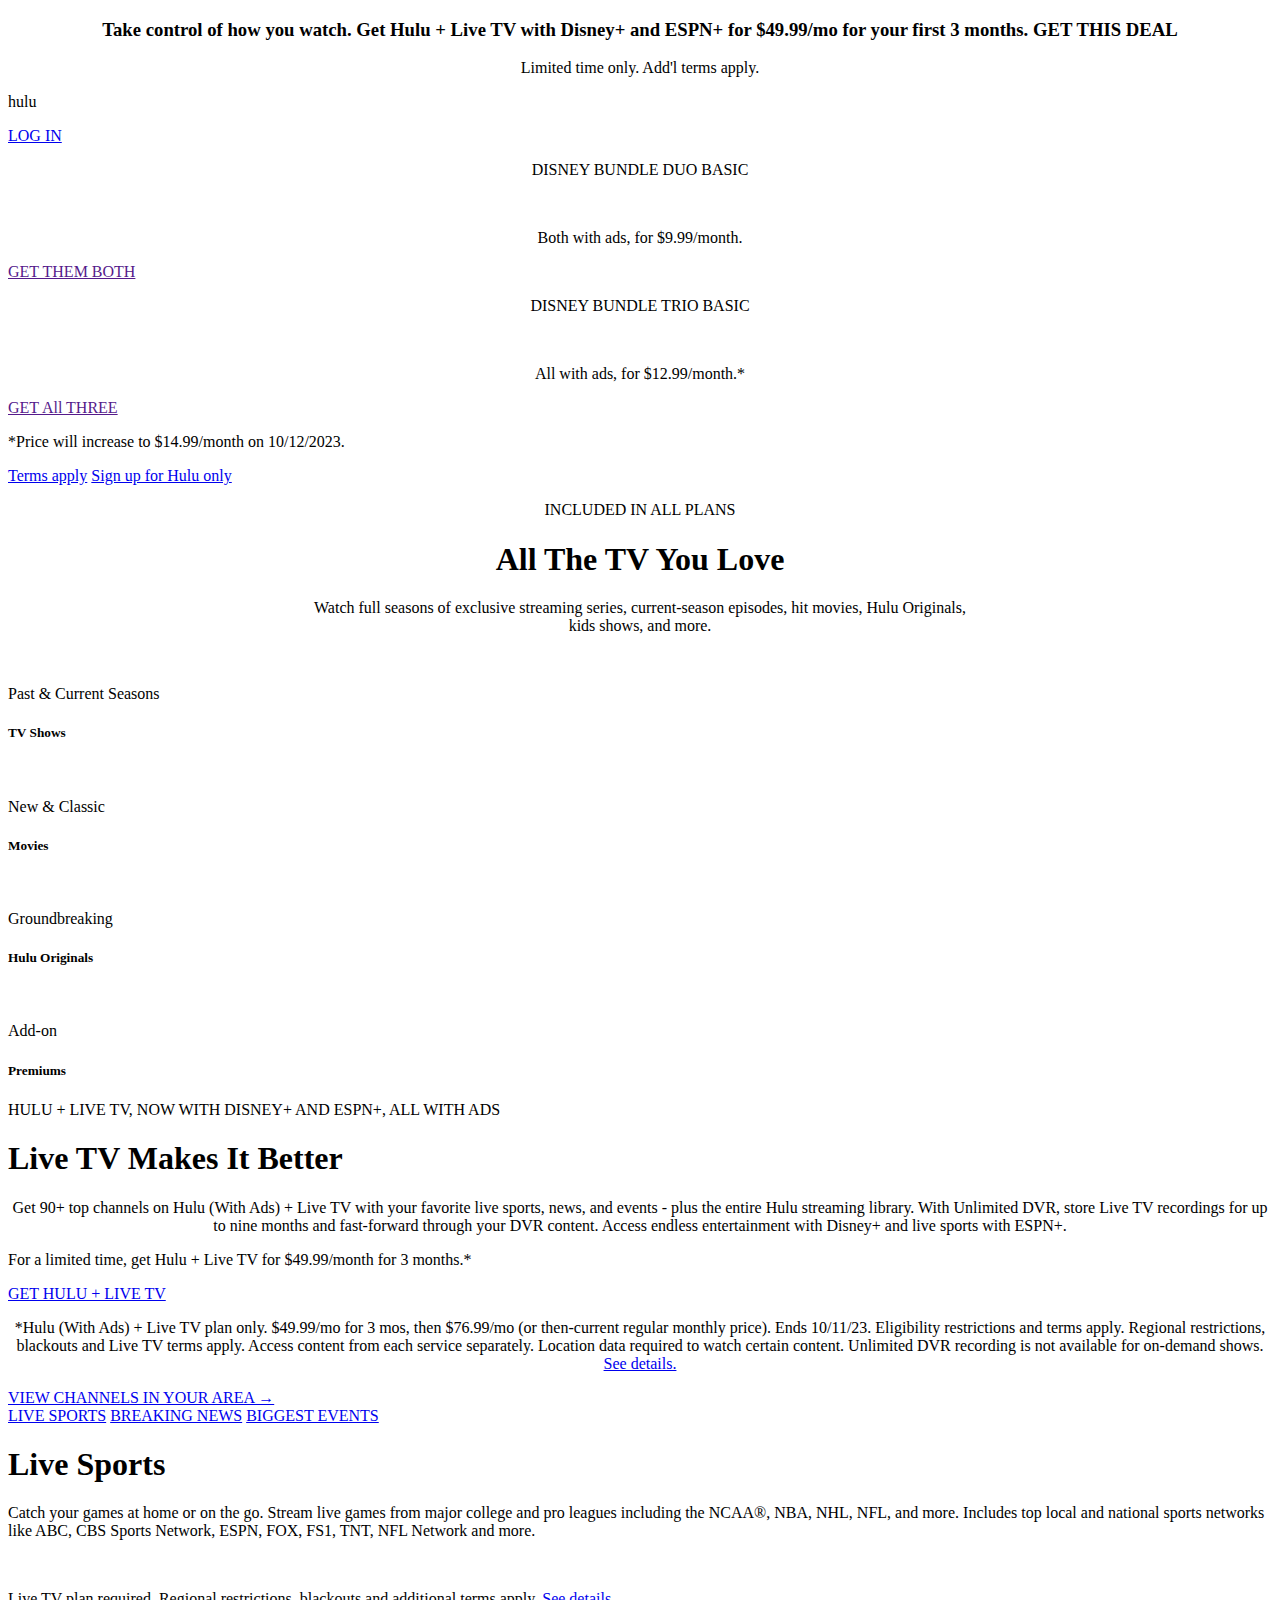
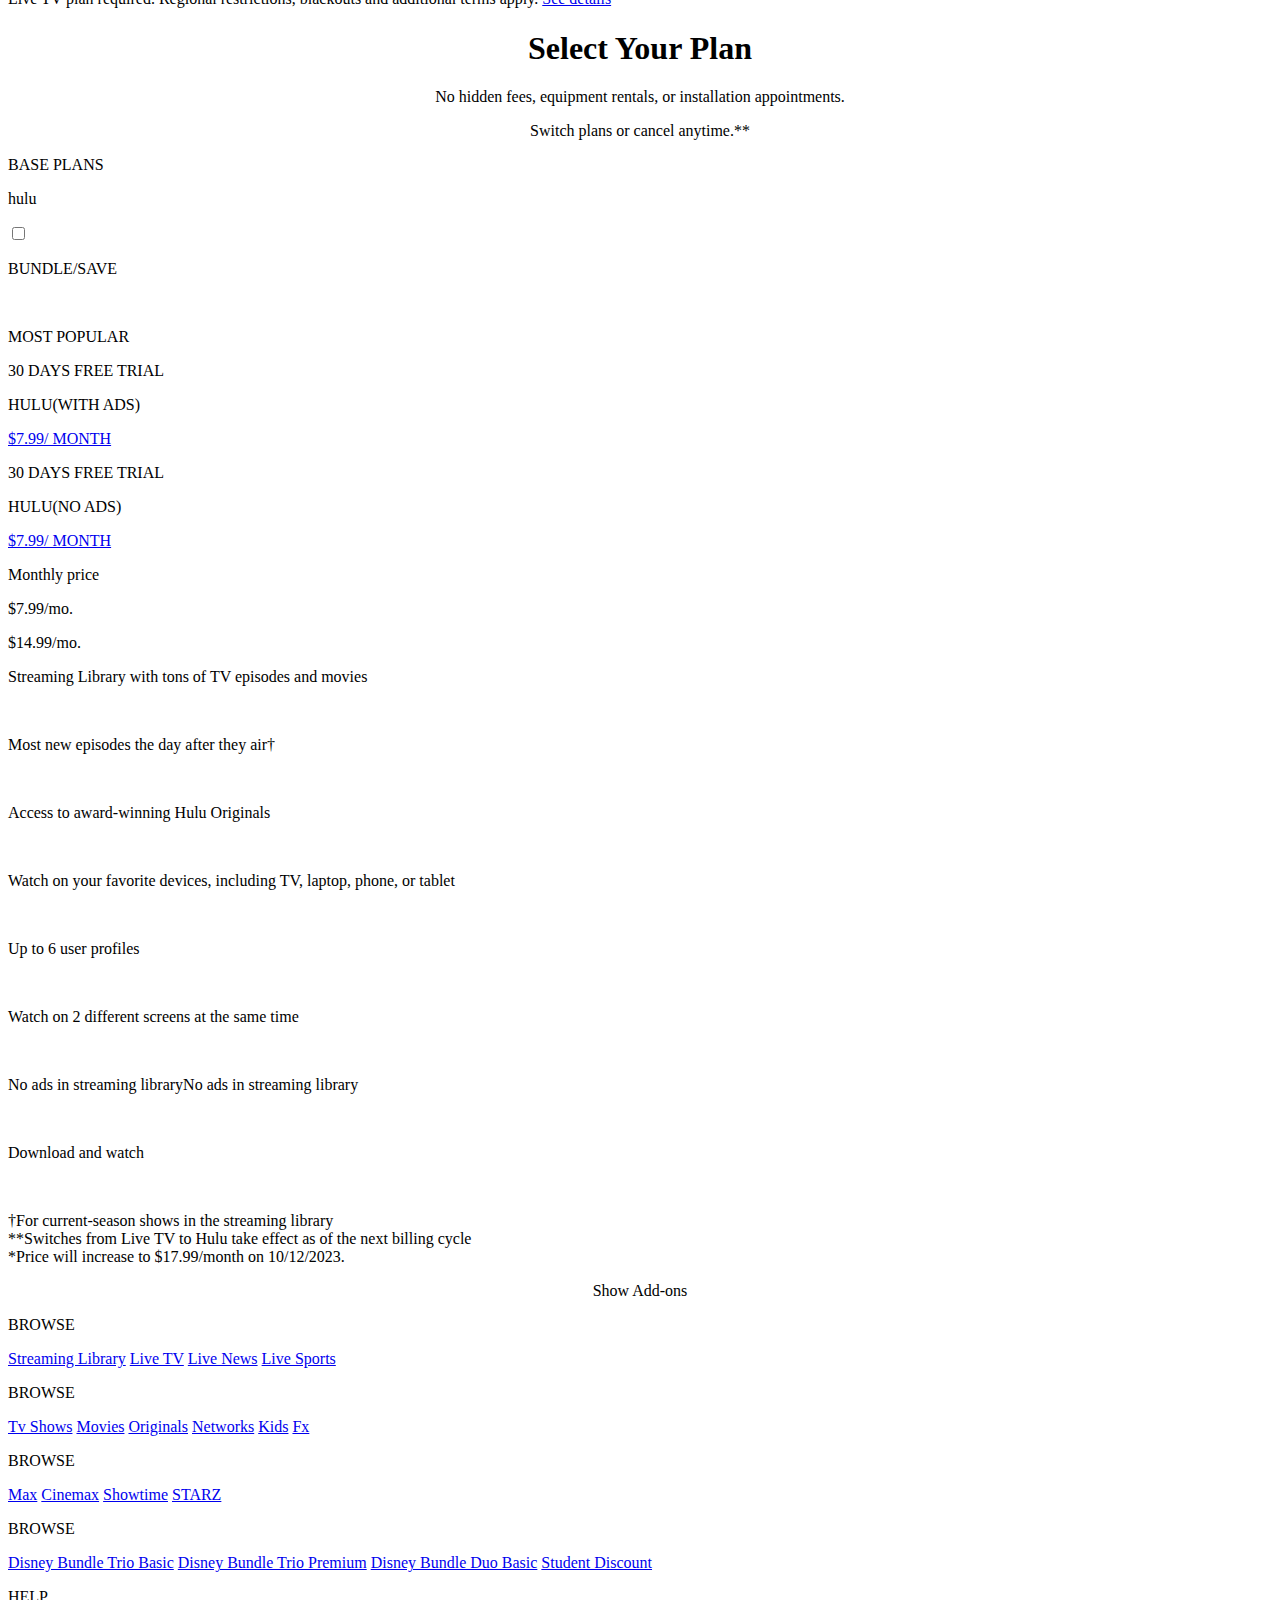
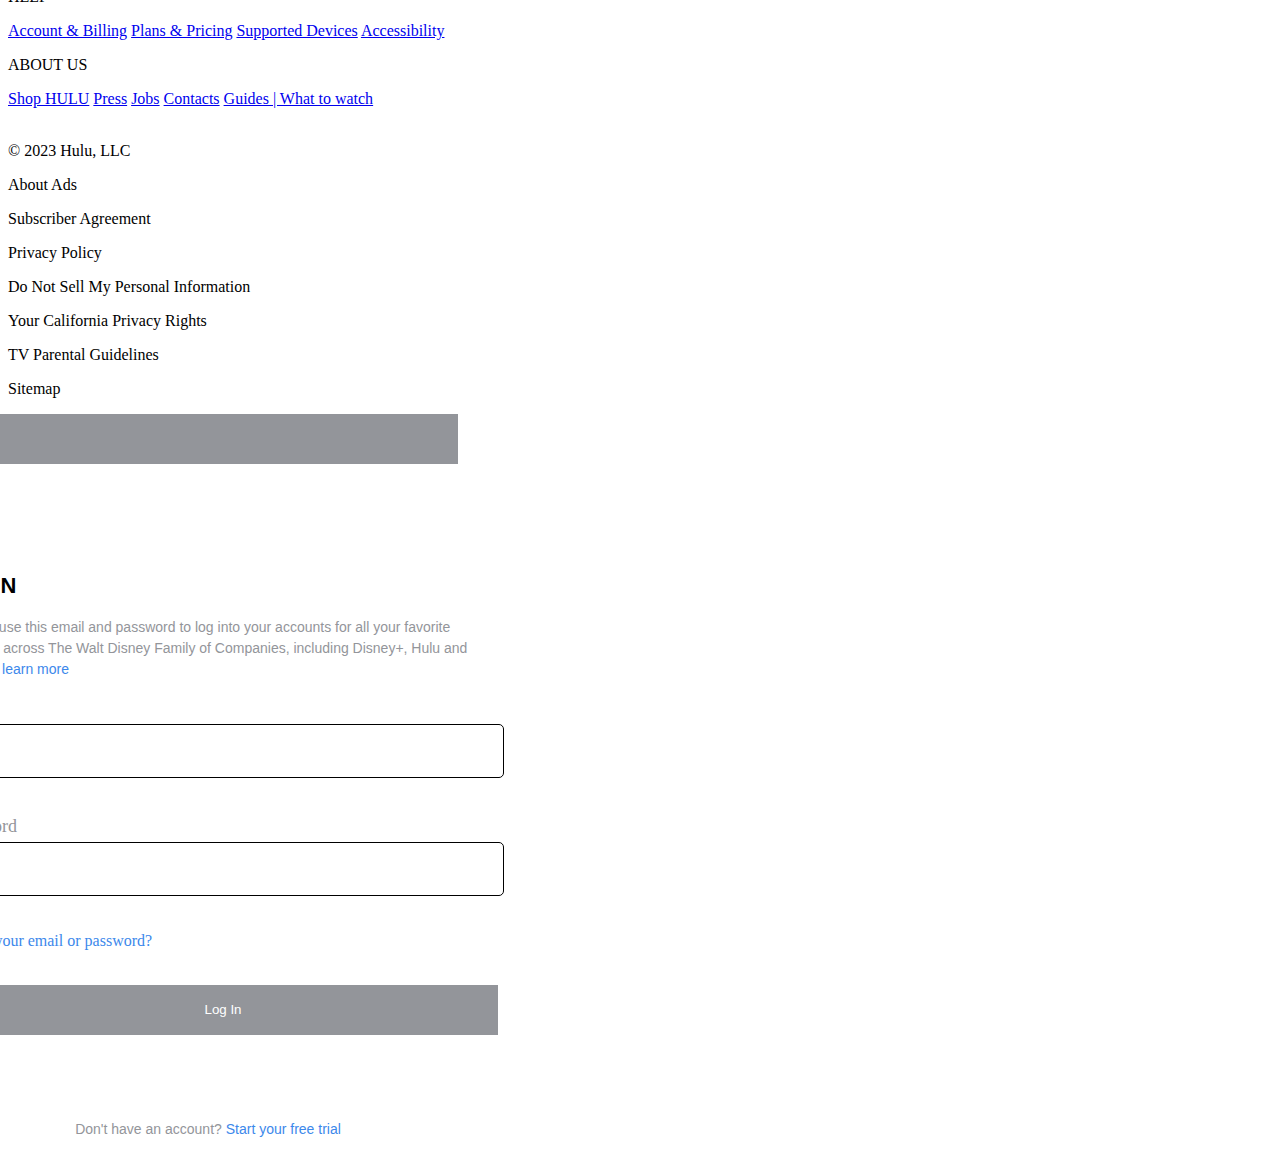
==== index.html @ 8d384736 "updated" ====
<!DOCTYPE html>
<html lang="en">
<head>
    <meta charset="UTF-8">
    <meta name="viewport" content="width=device-width, initial-scale=1.0">
    <title>hulu-clone</title>
    <link rel="stylesheet" href="style.css">
    <link rel="stylesheet" href="bootstrap-5.3.2-dist/css/bootstrap.css">
    <link rel="preconnect" href="https://fonts.googleapis.com">
<link rel="preconnect" href="https://fonts.gstatic.com" crossorigin>
<link href="https://fonts.googleapis.com/css2?family=Poppins:wght@400;500;600;700;800&display=swap" rel="stylesheet">
<link rel="stylesheet" href="signin.css">
</head>
<body>
    <header class="">
        <h3 align="center" class=" mb-0">Take control of how you watch. Get Hulu + Live TV with Disney+ and ESPN+ for $49.99/mo for your first 3 months. <span class="text-decoration-underline fw-bolder">GET THIS DEAL</span></h3>
        <p align="center" class="mt-1">Limited time only. Add'l terms apply.</p>
    </header>

  <div class="main1">
    <div class="d-flex justify-content-between align-items-center pt-4 button">
      <p class="ms-5">hulu</p>
    <a class="  text-decoration-none mb-3"   data-bs-toggle="modal" data-bs-target="#staticBackdrop" href="#">LOG IN</a>
    </div>

    <div  class="main1-sub-div ">
      <div class="main1-sub">
        <p align="center" class="fw-bold   main1-sub-head">DISNEY BUNDLE DUO BASIC</p>
        <div>
          <img  class="mt-3 " src="Images/MAIN1-image 2.png" alt="">
          
        </div>
        <p align="center" class="main1-sub-detail   ">Both with ads, for 
           $9.99/month.</p>
           <a class="text-decoration-none fw-bold" href="">GET THEM BOTH</a>
      </div>
  
      <div class="main2-sub ms-0">
        <p align="center" class="fw-bold   main1-sub-head">DISNEY BUNDLE TRIO BASIC</p>
        <div>
          <img  class="mt-3 image2 " src="Images/MAIN1-image 1.png" alt="">
          
        </div>
        <p align="center" class="main1-sub-detail  ">All with ads, for 
           $12.99/month.*</p>
           <a class="text-decoration-none fw-bold" href="">GET All THREE</a>
           <p class="mt-3 ">*Price will increase to $14.99/month on 10/12/2023.</p>
      </div>
    </div>

    <a align="center" class="d-block mb-4 link-1" href="#">Terms apply</a>
 
    <a align="center" class="d-block link-2" href=" signup.html">Sign up for Hulu only</a>

    
  </div>


  <div class="main02">
      <p align="center" class="head1">INCLUDED IN ALL PLANS</p>
      <h1 align="center" class="display-4 fw-bold head2">All The TV You Love</h1>
      <p align="center" class="pb-5 head3 ">Watch full seasons of exclusive streaming series, current-season episodes, hit movies, Hulu Originals, <br> kids shows, and more.</p>

      <div class=" ps-1 thumbnails">

        <div class="thumbnail-1 library_item-gradient me-2">
            <div class="thumbnail-1-img-div">
              <img class="thumbnail-1-img" src="Images/thumbnail-1.png" alt="">
              <p class="fw-bold  pt-3 ps-3 thumbnail-head">Past & Current Seasons</p> 

            <h5 class="fw-bold ps-3 thumbnail-foot">TV Shows</h5>
            </div>
          
             

          </div>

            
        <div class="thumbnail-1 library_item-gradient me-2">
          <div class="thumbnail-1-img-div">
            <img class="thumbnail-1-img" src="Images/thumbnail-2.jpg" alt="">
            <p class="fw-bold  pt-3 ps-3 thumbnail-head">New & Classic</p> 

          <h5 class="fw-bold ps-3 thumbnail-foot">Movies</h5>
          </div>
        
           

        </div>

        <div class="thumbnail-1 library_item-gradient me-2">
          <div class="thumbnail-1-img-div">
            <img class="thumbnail-1-img" src="Images/thumnail-3.png" alt="">
            <p class="fw-bold  pt-3 ps-3 thumbnail-head">Groundbreaking</p> 

          <h5 class="fw-bold ps-3 thumbnail-foot">Hulu Originals</h5>
          </div>
        
           

        </div>

        <div class="thumbnail-1 library_item-gradient me-2">
          <div class="thumbnail-1-img-div">
            <img class="thumbnail-1-img" src="Images/thumbnail-4.png" alt="">
            <p class="fw-bold  pt-3 ps-3 thumbnail-head">Add-on</p> 

          <h5 class="fw-bold ps-3 thumbnail-foot">Premiums</h5>
          </div>
        
           

        </div>

          <!-- <div class="thumbnail-2 library_item-gradient me-2">
            <p class="fw-bold  pt-4 ps-3">New & Classic</p> 

           <h5 class="fw-normal ps-3">Movies</h5>

         </div>

         <div class="thumbnail-3 library_item-gradient me-2">
          <p class="fw-bold  pt-4 ps-3">Groundbreaking</p> 

         <h5 class="fw-normal ps-3">Hulu Originals</h5>

       </div>

       <div class="thumbnail-4 library_item-gradient me-2">
        <p class="fw-bold  pt-4 ps-3">Add-on</p> 

       <h5 class="fw-normal ps-3">Premiums</h5>

     </div> -->
    
      </div>
      

      <div class="main02-bottom-details">
        <p class="head-1">HULU + LIVE TV, NOW WITH DISNEY+ AND ESPN+, ALL WITH ADS</p>

        <h1 class="head-2 ">Live TV Makes It Better</h1>
  
        <p align="center" class="head-3">Get 90+ top channels on Hulu (With Ads) + Live TV with your favorite live sports, news, and events - plus the entire Hulu streaming library. With Unlimited DVR, store Live TV recordings for up to nine months and fast-forward through your DVR content. Access endless entertainment with Disney+ and live sports with ESPN+.</p>
  
        <p  class="head-4">For a limited time, get Hulu + Live TV for $49.99/month for 3 months.*</p>

        <a class=" text-decoration-none fw-bold head-5" href="#">GET HULU + LIVE TV</a>

        <p align="center" class="head-6">*Hulu (With Ads) + Live TV plan only. $49.99/mo for 3 mos, then $76.99/mo (or then-current regular monthly price). Ends 10/11/23. Eligibility restrictions and terms apply. Regional restrictions, blackouts and Live TV terms apply. Access content from each service separately. Location data required to watch certain content. Unlimited DVR recording is not available for on-demand shows. <span><a href="#">See details.</a></span></p>

        <a class="head-7 fw-bold" href="#"> VIEW CHANNELS IN YOUR AREA →</a>
      </div>

     

  </div>


  <div class="main03">
      
        
      
      <div class="header">
          <a class="a1" href="#">LIVE SPORTS</a>
          <a class="a2" href="#">BREAKING NEWS</a>
          <a class="a3" href="#">BIGGEST EVENTS</a>
      </div>

      <h1 class="display-5  fw-bold text-light">Live Sports</h1>
      <p class="text-light nba ">Catch your games at home or on the go. Stream live games from major college and pro leagues including the NCAA®, NBA, NHL, NFL, and more. Includes top local and national sports networks like ABC, CBS Sports Network, ESPN, FOX, FS1, TNT, NFL Network and more.</p>

      <div class="sport-images">
          <img src="Images/sport-3.png" alt="">
          <img src="Images/sport-4.png" alt="">
          <img src="Images/sport-1.png" alt="">
          <img src="Images/sport-2.png" alt="">
      </div>
      <p  class="footer">Live TV plan required. Regional restrictions, blackouts and additional terms apply. <span><a href="#">See details</a></span> </p>
  </div>

  <div class="main04">
      <h1 align="center" class="text-light fw-bold display-5">Select Your Plan</h1>
      <p align="center" class="text-light hidden">No hidden fees, equipment rentals, or installation appointments.</p>
      <p align="center" class="text-light plans fw-bold ">Switch plans or cancel anytime.**</p>

      <div class="main04-sub-div">
        <div class="sub-1 d-flex ">
            <div class="base-plans">
              <p class="text-light me-3 base-plans-1">BASE PLANS</p>
              <p  class="hulu ms-3">hulu</p>
            </div>
            <label class="switch me-3">
              <input type="checkbox">
              <span class="slider round"></span>
            </label> 
           
            <div class="base-plans">
              <p class="text-light base-plans-1">BUNDLE/SAVE</p>
             <img src="Images/MAIN1-image 1.png" alt="">
            </div>    
        </div>
        <div class="d-flex main222">
            <div class="d-flex main04-sub-div-2">
              <p class="head1 ">MOST POPULAR</p>
              <P class="head2 ">30 DAYS FREE TRIAL </p>
             <p class="head3"> HULU(WITH ADS) </P>
              <a class="head4" href="#">$7.99/ MONTH</a>
            </div>

            <div class="d-flex main04-sub-div-22">
              <!-- <p class="head1 ">MOST POPULAR</p> -->
              <P class="head2 ">30 DAYS FREE TRIAL </p>
             <p class="head3"> HULU(NO ADS) </P>
              <a class="head4" href="#">$7.99/ MONTH</a>
            </div>
        </div>
      </div>

      <div class="list-div d-flex pt-4 pb-3">
         <p class="text-light aa-1">Monthly price</p>
         <div class="bbcc">
          <p class="text-light bb-1">$7.99/mo.</p>
          <p class="text-light cc-1 ">$14.99/mo.</p>
         </div>
         
      </div>

      <div class="list-div d-flex pt-4 pb-3">
        <p class="text-light aa">Streaming Library with tons of TV episodes and movies</p>
        <div class="bbcc-1">
          <img class="bb ps-3" src="Images/green-tick.svg" alt="">
          <img class="cc " src="Images/green-tick.svg" alt="">
        </div>
      
     </div>

     <div class="list-div d-flex pt-4 pb-3">
      <p class="text-light aa">Most new episodes the day after they air†</p>
      <div class="bbcc-1">
        <img class="bb ps-3" src="Images/green-tick.svg" alt="">
        <img class="cc " src="Images/green-tick.svg" alt="">
      </div>
     
    </div>


   <div class="list-div d-flex pt-4 pb-3">
    <p class="text-light aa">Access to award-winning Hulu Originals</p>
    <div class="bbcc-1">
      <img class="bb ps-3" src="Images/green-tick.svg" alt="">
      <img class="cc " src="Images/green-tick.svg" alt="">
    </div>
  
    </div>

  <div class="list-div d-flex pt-4 pb-3">
  <p class="text-light aa">Watch on your favorite devices, including TV, laptop, phone, or tablet</p>
  <div class="bbcc-1">
    <img class="bb ps-3" src="Images/green-tick.svg" alt="">
    <img class="cc " src="Images/green-tick.svg" alt="">
  </div>
   
  </div>

  <div class="list-div d-flex pt-4 pb-3">
  <p class="text-light aa">Up to 6 user profiles</p>
  <div class="bbcc-1">
    <img class="bb ps-3" src="Images/green-tick.svg" alt="">
    <img class="cc " src="Images/green-tick.svg" alt="">
  </div>
 
  </div>

  <div class="list-div d-flex pt-4 pb-3">
  <p class="text-light aa">Watch on 2 different screens at the same time</p>
  <div class="bbcc-1">
    <img class="bb ps-3" src="Images/green-tick.svg" alt="">
    <img class="cc " src="Images/green-tick.svg" alt="">
  </div>
  
  </div>

  <div class="list-div d-flex pt-4 pb-3">
    <p class="text-light aa">No ads in streaming libraryNo ads in streaming library</p>
    
    <div class="bbcc-1">
      <img class="bb ps-3" src="Images/green-tick.svg" alt="">
      <img class="cc " src="Images/green-tick.svg" alt="">
    </div>
   
    </div>

    <div class="list-div d-flex pt-4 pb-3">
      <p class="text-light aa">Download and watch</p>
      <div class="bbcc-1">
        <img class="bb ps-3" src="Images/green-tick.svg" alt="">
        <img class="cc " src="Images/green-tick.svg" alt="">
      </div>
     
      </div>

     <p class="list-p pt-4 text-light">†For current-season shows in the streaming library  <br>
      **Switches from Live TV to Hulu take effect as of the next billing cycle <br>
      *Price will increase to $17.99/month on 10/12/2023.</p>

      <div class="footer">
        <p align="center" class="text-light pt-4 pb-4">
          Show Add-ons
        </p>
      </div>
      
  </div>

  <div class="main05">
    <div class="head d-flex">
      <div class="aa d-flex">
          <p>BROWSE</p>
          <a href="#"> Streaming Library</a>
          <a href="#">Live TV</a>
          <a href="#"> Live News</a>
          <a href="#">Live Sports</a>
      </div>

      <div class="aa ab d-flex ">
        <p class="d-none">BROWSE</p>
        <a href="#"> Tv Shows</a>
        <a href="#">Movies</a>
        <a href="#"> Originals</a>
        <a href="#">Networks</a>
        <a href="#"> Kids</a>
        <a href="#">Fx</a>
    </div>

    <div class="aa ab d-flex ">
      <p class="d-none">BROWSE</p>
      <a href="#"> Max</a>
      <a href="#">Cinemax</a>
      <a href="#"> Showtime</a>
      <a href="#">STARZ</a>
     
  </div>

  <div class="aa ab d-flex ">
    <p class="d-none">BROWSE</p>
    <a href="#"> Disney Bundle Trio Basic</a>
    <a href="#">Disney Bundle Trio Premium</a>
    <a href="#"> Disney Bundle Duo Basic</a>
    <a href="#">Student Discount</a>
    
</div>

<div class="aa d-flex">
  <p>HELP</p>
  <a href="#"> Account & Billing</a>
  <a href="#">Plans & Pricing</a>
  <a href="#"> Supported Devices</a>
  <a href="#">Accessibility</a>
</div>

<div class="aa d-flex">
  <p>ABOUT US</p>
  <a href="#"> Shop HULU</a>
  <a href="#">Press</a>
  <a href="#"> Jobs</a>
  <a href="#">Contacts</a>
  <a href="#">Guides | What to watch</a>
</div>
    </div>

    <div class="bottom">
        <div>
          <img src="Images/facebook.svg" alt="">
          <img src="Images/twitter.svg" alt="">
          <img src="Images/youtube.svg" alt="">
          <img src="Images/instagram.svg" alt="">
        </div>

        <div class="bottom-2 ">
          <p>© 2023 Hulu, LLC</p>
          <p>About Ads</p>
          <p>Subscriber Agreement</p>
          <p>Privacy Policy</p>
          <p>Do Not Sell My Personal Information</p>
          <p>Your California Privacy Rights</p>
          <p>TV Parental Guidelines</p>
        </div>
        <p class="para">Sitemap
        </p>
    </div>
  </div>


  
<div class="modal fade"  id="staticBackdrop"   tabindex="-1" aria-labelledby="staticBackdropLabel" aria-hidden="true">
  <div class="modal-dialog" >
    <div class="modal-content" style="width: 700px;  margin-left: -100px; 
    @media (max-width: 475px) {
      width: 350px;
    } ">
      <div class="modal-header" style="border: none;">
        
        <button type="button" class="btn-close" style="border: none;" data-bs-dismiss="modal" aria-label="Close"></button>
      </div>
      <div class="modal-body " >
        <div class="signin">
          <h2>Log IN</h2>
          <p class="head-story">You will use this email and password to log into your accounts for all your favorite services across The Walt Disney Family of Companies, including Disney+, Hulu and ESPN+. <span><a href="#">learn more</a></span></p>
      
          <div class="forrm">
              <p>Email</p>
              <input type="email" >
      
          </div>
          <div class="forrm">
  
  
              <p >Password</p>
              <input type="email" >
          </div>
  
  
          <p class="forget">Forgot your email or password?</p>
      
          <button>Log In</button>
  
          <p class="bottom-story">Don't have an account? <span><a href="#">Start your free trial</a></span> </p>
      </div>
      </div>
      <!-- <div class="modal-footer">
        <button type="button" class="btn btn-secondary" data-bs-dismiss="modal">Close</button>
        <button type="button" class="btn btn-primary">Understood</button>
      </div> -->
    </div>
  </div>
</div>


</body>


<script src="https://cdn.jsdelivr.net/npm/bootstrap@5.3.2/dist/js/bootstrap.bundle.min.js" integrity="sha384-C6RzsynM9kWDrMNeT87bh95OGNyZPhcTNXj1NW7RuBCsyN/o0jlpcV8Qyq46cDfL" crossorigin="anonymous"></script>
</html>
---- signin.css ----
.signin{
    width: 600px;
    
    align-items: center;
   
    padding-left: 40px;
    padding-top: 20px;
}

.signin h2{
    font-family: Verdana, Geneva, Tahoma, sans-serif;
    font-size: 22px;
    font-weight: bold;
}

.head-story{
   color: #93959A;
    font-family: Verdana, Geneva, Tahoma, sans-serif;
    font-size: 14px;
    max-width: 520px;
    line-height: 1.5;
}

.bottom-story{
   color: #93959A;
    font-family: Verdana, Geneva, Tahoma, sans-serif;
    font-size: 14px;
    max-width: 520px;
    line-height: 1.5;
    text-align: center;
    margin-bottom: 20px;
}

.head-story span a, .bottom-story span a{
    color: #3C88EB;
    text-decoration: none;
}

.forrm  p{
    color: #93959A;
    font-size: 18px;
    margin-bottom: 5px;

}

.forrm  input{
   height: 50px;
   width: 550px;
   border-radius: 5px;
   border: 1px solid black;
   margin-bottom: 20px;

}

.forget{
    color: #3C88EB;
    font-size: 16px;
    margin-bottom: 35px;
}

button{
    width: 550px;
    height: 50px;
    text-align: center;
    margin-bottom: 70px;
    color: white;
    background-color: #93959A;
    border: none;
}

@media (max-width: 475px) {

    .signin{
        width: 450px;
              
        align-items: center;
       
        padding-left: 140px;
        padding-top: 10px;
    }

    .head-story{
        color: #93959A;
         font-family: Verdana, Geneva, Tahoma, sans-serif;
         font-size: 14px;
         max-width: 320px;
         line-height: 1.5;
     }

     .bottom-story{
        color: #93959A;
         font-family: Verdana, Geneva, Tahoma, sans-serif;
         font-size: 14px;
         max-width: 320px;
         line-height: 1.5;
         text-align: center;
         margin-bottom: 20px;
     }

     .forrm  input{
        height: 50px;
        width: 310px;
        border-radius: 5px;
        border: 1px solid black;
        margin-bottom: 20px;
     
     }

     button{
        width: 310px;
        height: 50px;
        text-align: center;
        margin-bottom: 70px;
        color: white;
        background-color: #93959A;
        border: none;
    }

    .modal-content{
        width: 360px;
    }
}
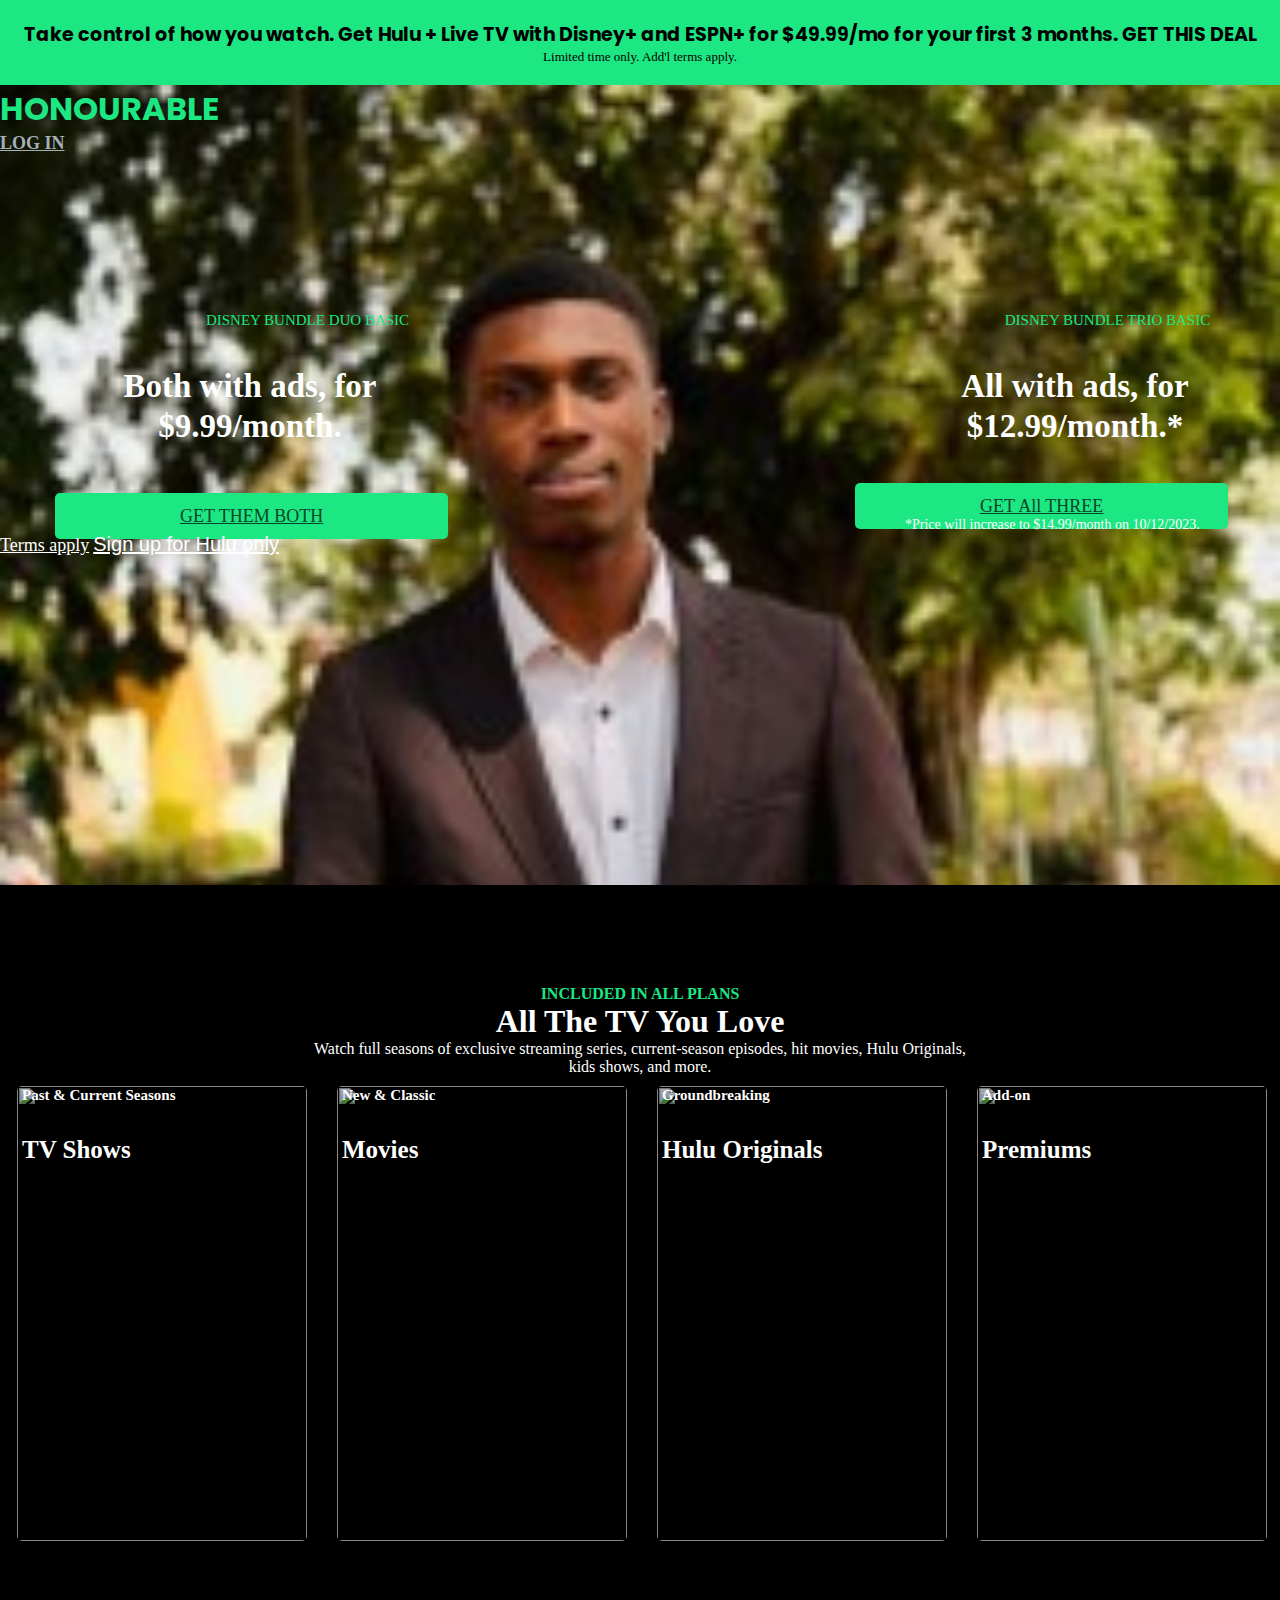
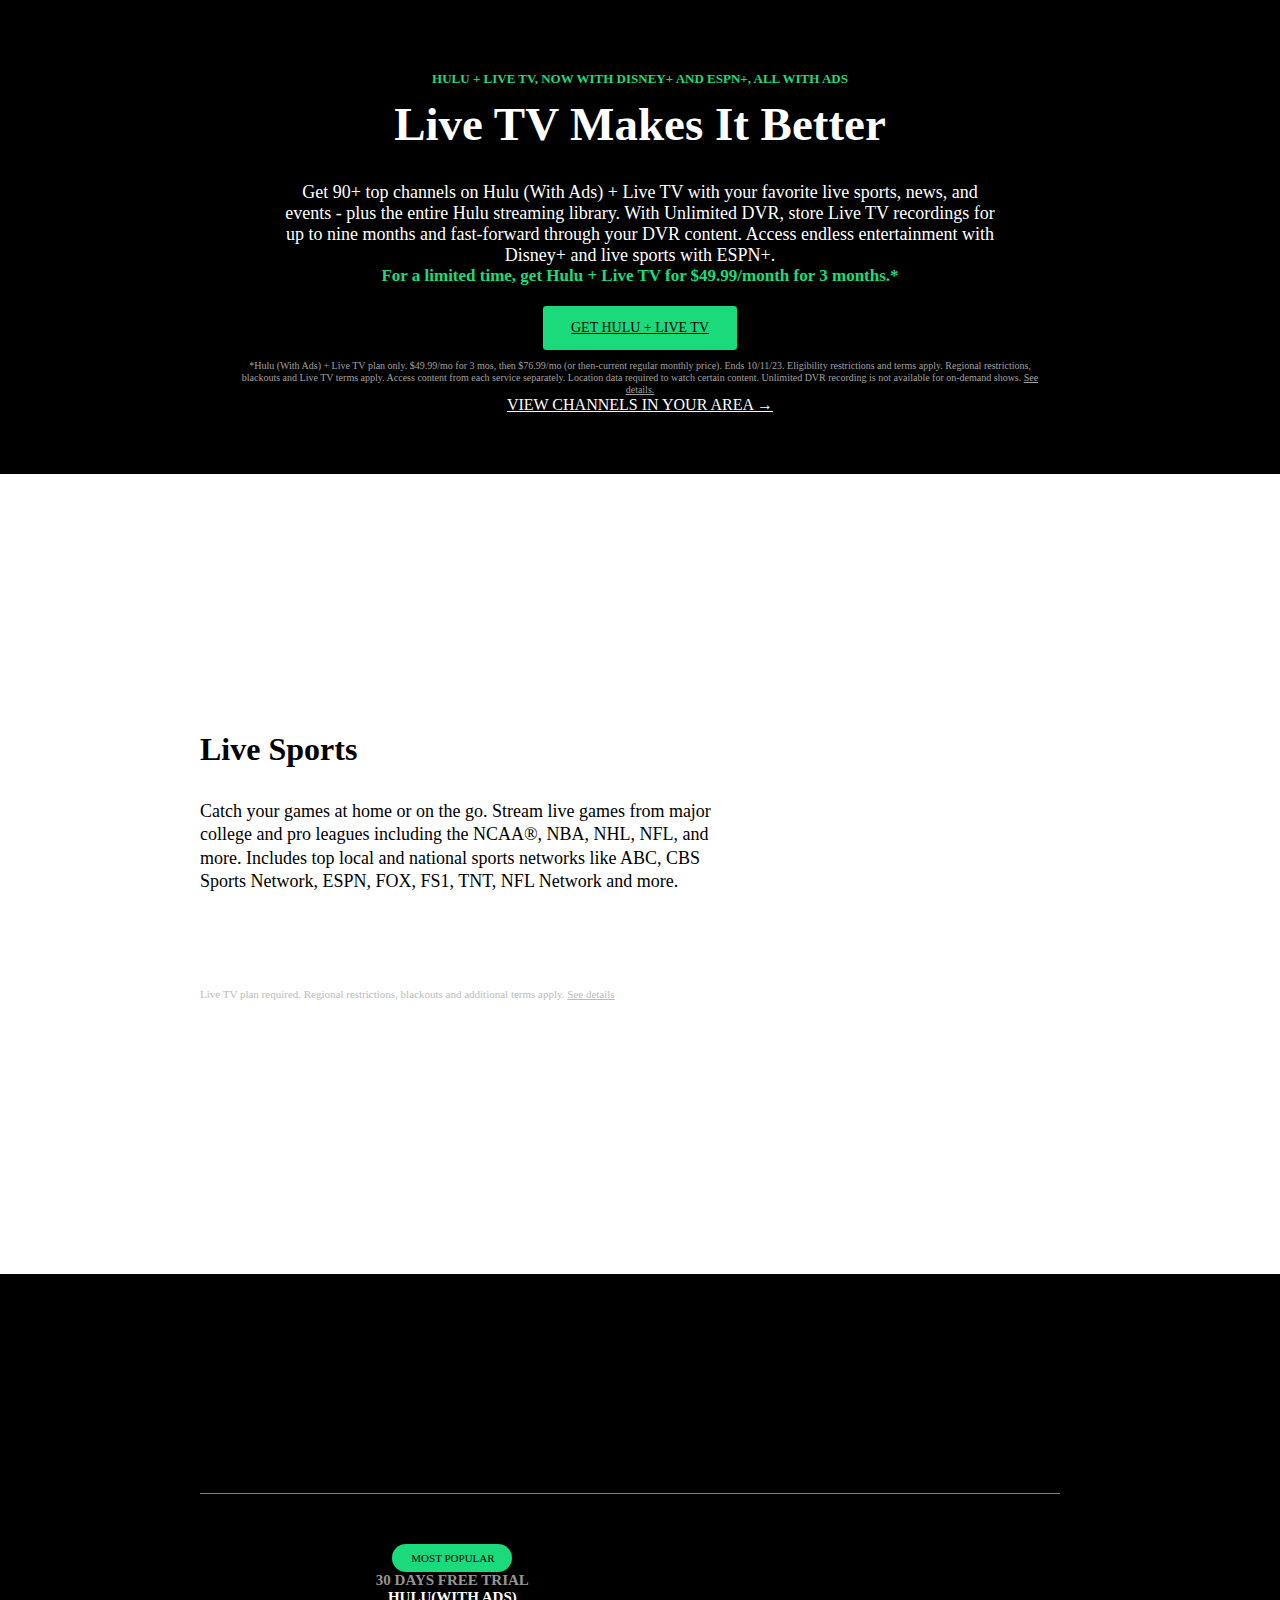
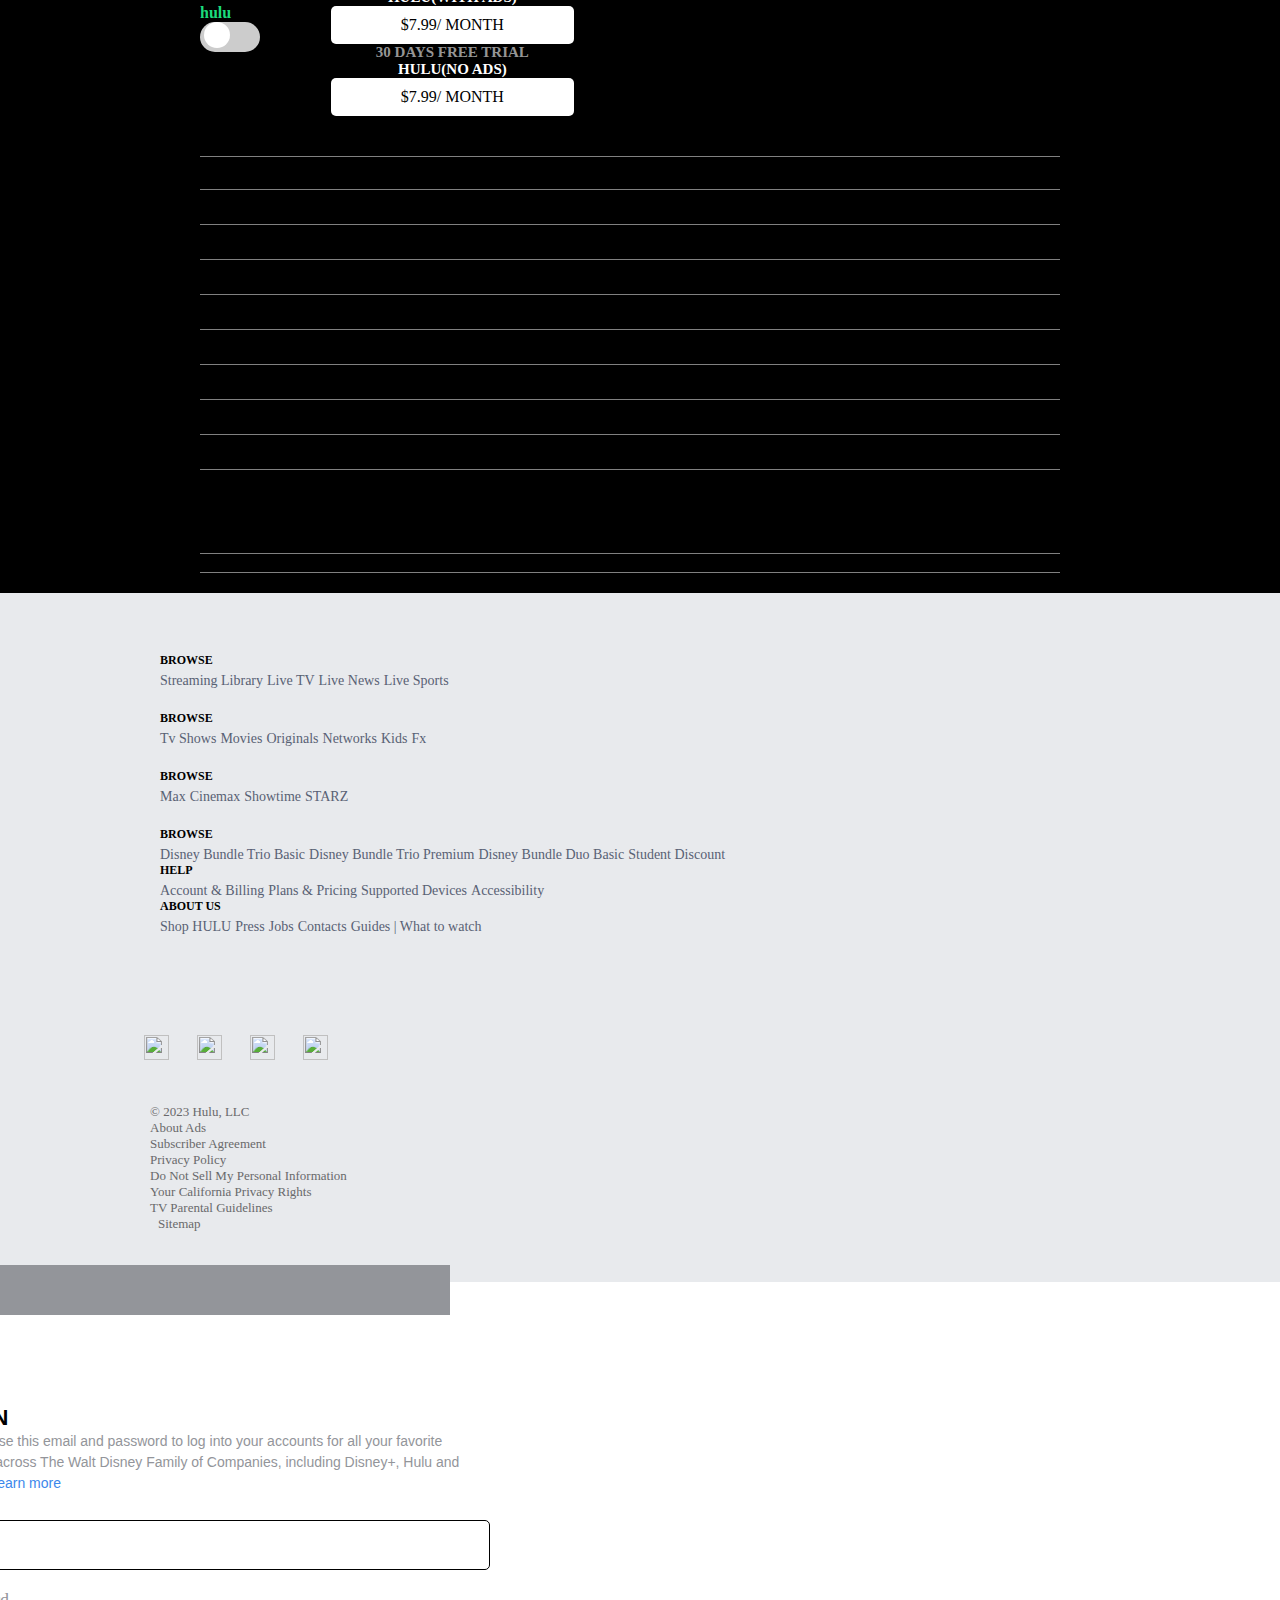
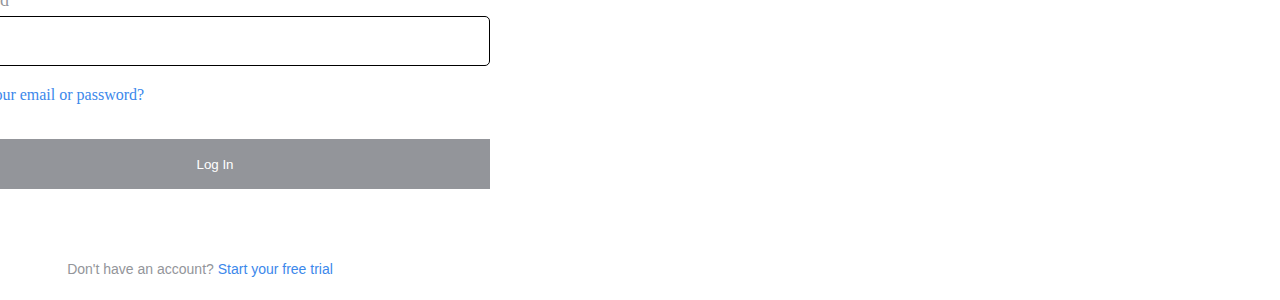
==== commit 748c41bb: "shereshere" ====
--- a/index.html
+++ b/index.html
@@ -19,7 +19,7 @@
 
   <div class="main1">
     <div class="d-flex justify-content-between align-items-center pt-4 button">
-      <p class="ms-5">hulu</p>
+      <p class="ms-5">HONOURABLE</p>
     <a class="  text-decoration-none mb-3"   data-bs-toggle="modal" data-bs-target="#staticBackdrop" href="#">LOG IN</a>
     </div>
 
--- a/style.css
+++ b/style.css
@@ -0,0 +1,1542 @@
+*{
+  margin: 0;
+  padding: 0;
+  box-sizing: border-box;
+  
+  
+}
+
+header {
+  background-color: #1CE783;
+  padding-top: 20px;
+}
+
+header h3{
+  font-size: 19px;
+  font-family: 'Poppins', sans-serif;
+
+}
+
+header p{
+  font-size: 13px;
+  padding-bottom: 20px;
+  margin-bottom: 0px;
+}
+
+
+/* 
+.main1 {
+  background-image: url(Images/Awosika-Ayomide.jpg);
+  height: 800px;
+  background-size: auto 100%;
+  
+  background-position: right;
+
+} */
+
+.main1 {
+  background-image: url(Images/Awosika-Ayomide.jpg);
+  height: 800px;
+  /* background-size: auto 100%; */
+  /* background-size: 127% 100%; */
+  background-position: right;
+  background-size: cover;
+
+}
+
+/* .main1 div{
+ 
+} */
+
+.main1 .button p{
+  color: #1CE783;
+  font-size: 32px;
+  font-weight: bolder;
+  font-family: 'Poppins', sans-serif;
+}
+
+
+.main1 .button a {
+  color: #A8AFBD;
+  font-size: 18px;
+  font-weight: bold;
+  margin-right: 80px;
+}
+
+.main1-sub-div{
+display: flex;
+justify-content: center;
+ 
+} 
+
+.main1-sub{
+  margin-top: 158px;
+  margin-left: 60px;
+  width: 430px; 
+  min-width: 430px;
+}
+
+.main2-sub{
+  margin-top: 158px;
+  margin-left: 370px;
+  width: 430px;
+  min-width: 430px;
+
+ 
+ 
+}
+
+.main1-sub .main1-sub-head{
+  color: #1CE783;
+  font-size: 15px;
+  margin-left: 75px;
+
+}
+
+.main2-sub .main1-sub-head{
+  color: #1CE783;
+  font-size: 15px;
+  margin-left: 75px;
+
+}
+
+.main1-sub .main1-sub-detail{
+  color: white;
+  font-size: 33px;
+  margin-bottom: 60px;
+  margin-right: 40px;
+  line-height: 1.2;
+  font-weight: bold;
+  margin-top: 20px;
+}
+
+.main2-sub .main1-sub-detail{
+  color: white;
+  font-size: 33px;
+  margin-bottom: 50px;
+  margin-right: 40px;
+  line-height: 1.2;
+  font-weight: bold;
+  margin-top: 20px;
+}
+
+.main1-sub img{
+  width: 230px;
+  margin-left: 75px;
+  margin-right: 80px;
+ 
+}
+
+.main1-sub a{
+  color: #0B4328;
+  background-color: #1CE783;
+  padding: 13px 125px;
+  border-radius: 5px;
+  font-size: 18px;
+  margin-top: 100px;
+
+}
+
+.main2-sub a{
+  color: #0B4328;
+  background-color: #1CE783;
+  padding: 13px 125px;
+  border-radius: 5px;
+  font-size: 18px;
+  margin-top: 100px;
+
+}
+
+.main1-sub a:hover{
+
+background-color: #55e79e;
+transition: 0.2s;
+
+
+}
+
+.main2-sub a:hover{
+transition: 0.2s;
+background-color: #55e79e;
+
+
+}
+
+.main1-sub a:hover, .main2-sub a:hover{
+background-color: #53ffa9;
+transition: 0.2s;
+}
+
+.image2{
+  width: 330px;
+}
+
+
+.main2-sub p{
+  color: white;
+  font-size: 14px;
+  margin-left: 50px;
+
+}
+
+.main1 .link-1 {
+  color: white;
+  font-size: 18px;
+} 
+
+.main1 .link-2 {
+  color: white;
+  font-size: 20px;
+  font-family: Verdana, Geneva, Tahoma, sans-serif;
+} 
+
+
+
+.main02 {
+  background-color: black;
+  
+}
+
+.main02 .head1{
+  color: #1CE783;
+  font-weight: bold;
+  padding-top: 100px;
+}
+
+.main02 .head2{
+  color: white;
+  font-weight: bold;
+
+} 
+
+.main02 .head3{
+  color: white;
+  font-size: 16px;
+  
+
+}
+
+
+
+.main02 div .thumbnail-1 .thumbnail-1-img{
+background-position: center;
+background-size: cover;
+width: 100%;
+height: 100%;
+opacity: 70%;
+border-radius: 5px;
+
+}
+
+.main02 div .thumbnail-1 .thumbnail-1-img:hover{
+opacity: 40%;
+transition: .1s ease-in-out;
+}
+.main02 div .thumbnail-1 .thumbnail-head{
+position: absolute;
+top: 1px;
+left: 5px;
+font-weight: bold;
+font-size: 15px;
+}
+
+.main02 div .thumbnail-1 .thumbnail-foot{
+position: absolute;
+top: 50px;
+left: 5px;
+font-size: 25px;
+}
+
+.main02 div .thumbnails{
+height: 490px;
+
+
+}
+
+.main02 .thumbnails{
+display: grid;
+grid-template-columns: 1fr 1fr 1fr 1fr;
+}
+
+.main02 div .thumbnail-1{
+height: 475px;
+  min-width: 310px;
+  max-width: 310px;
+  max-height: 485px;
+  justify-content: center;
+  align-items: center;
+  display: flex;
+  border-radius: 10px;
+  margin-left: 7px;
+}
+
+.main02 div .thumbnail-1 .thumbnail-1-img-div{
+width: 290px;
+height: 455px;
+position: relative;
+
+}
+
+/* .main02 div .thumbnail-2{
+ 
+  background-image: url(Images/thumbnail-2.jpg);
+  height: 425px;
+  min-width: 290px;
+  background-position: center;
+  background-size: cover;
+  border-radius: 10px;
+  margin-left: 27px;
+  opacity: 70%;
+}
+
+.main02 div .thumbnail-3{
+ background-image: url(Images/thumnail-3.png);
+ opacity: 70%;
+ 
+  height: 425px;
+  min-width: 290px;
+  background-position: center;
+  background-size: cover;
+  border-radius: 10px;
+  margin-left: 27px;
+ 
+  
+}
+
+.main02 div .thumbnail-4{
+ opacity: 70%;
+  background-image: url(Images/thumbnail-4.png);
+  height: 425px;
+  max-width: 290px;
+  min-width: 290px;
+  background-position: center;
+  background-size: cover;
+  border-radius: 10px;
+  margin-left: 27px;
+ 
+} */
+/* 
+.main02 div .thumbnail-4:hover, .main02 div .thumbnail-3:hover, .main02 div .thumbnail-2:hover, .main02 div .thumbnail-1:hover {
+  border: 4px solid rgb(92, 90, 90);
+ transition: .1s ease-in-out;
+ cursor: pointer;
+} */
+
+.main02 .thumbnails .thumbnail-1:hover{
+border: 4px solid rgb(92, 90, 90);
+transition: .1s ease-in-out;
+cursor: pointer;
+}
+
+.main02 div .thumbnail-1 p, .main02 div .thumbnail-2 p, .main02 div .thumbnail-3 p,.main02 div .thumbnail-4 p{
+  color: white;
+  font-size: 12px;
+  
+}
+
+.main02 div .thumbnail-1 h5, .main02 div .thumbnail-2 h5, .main02 div .thumbnail-3 h5, .main02 div .thumbnail-4 h5{
+  color: white;
+
+}
+
+.thumbnails{
+  padding-bottom: 120px;
+ 
+}
+
+.main02-bottom-details{
+ 
+ 
+  align-items: center;
+  display: flex;
+  justify-content: center;
+  flex-direction: column;
+}
+
+.main02-bottom-details .head-1{
+  color: #1BDA7C;
+  margin-bottom: 0px;
+  font-size: 13px;
+  font-weight: bold;
+}
+
+.main02-bottom-details .head-2{
+  color: white;
+  font-size: 47px;
+  margin-bottom: 31px;
+  margin-top: 10px;
+}
+
+.main02-bottom-details .head-3{
+  color: white;
+  font-size: 18px;
+  max-width: 720px;
+
+}
+
+.main02-bottom-details .head-4{
+  color: #1BDA7C;
+  margin-bottom: 0px;
+  font-size: 17px;
+  font-weight: bold;
+
+}
+
+.main02-bottom-details .head-5{
+ margin-top: 20px;
+ margin-bottom: 10px;
+ color: black;
+background-color: #1BDA7C;
+border-radius: 3px;
+padding: 14px 28px;
+font-size: 14px;
+}
+
+.main02-bottom-details .head-5:hover{
+
+background-color: #47e998;
+
+}
+
+.main02-bottom-details .head-6{
+ font-size: 10px;
+ color: rgb(161, 161, 161);
+ max-width: 800px;
+ line-height: 1.2;
+}
+
+.main02-bottom-details .head-6 span a{
+  font-size: 10px;
+  color: rgb(161, 161, 161);
+  
+ 
+}
+
+.main02-bottom-details .head-7{
+ color: white;
+ margin-bottom: 60px;
+}
+
+
+.main03{
+  background-image: url(Images/main-3-image.jpg);
+  
+  height: 800px;
+  background-position: center top;
+  background-size: 100% 103%;
+
+ 
+}
+
+.main03 .header{
+  margin-left: 200px;
+  padding-top: 190px;
+  
+}
+
+
+.main03 .header a{
+  color: white;
+  text-decoration: none;
+  font-size: 12px;
+  margin-right: 30px;
+  font-weight: bold;
+  opacity: 50%;
+}
+
+.main03 .header .a1{
+  opacity: 100%;
+  border-bottom: 7px solid white;
+  border-radius: 2px;
+  padding-bottom: 20px;
+}
+
+.main03 h1{
+  margin-left: 200px;
+  margin-top: 49px;
+}
+
+.main03 .nba{
+  margin-left: 200px;
+  margin-top: 32px;
+  max-width: 530px;
+  font-size: 18px;
+  line-height: 1.3;
+}
+
+.main03 .sport-images{
+  margin-left: 200px;
+  margin-top: 30px;
+  margin-bottom: 30px;
+}
+
+
+.main03 img{
+  width: 50px;
+ padding: 15px 5px;
+  border-radius: 90px;
+  margin-right: 30px;
+  background-color: white;
+}
+
+.main03 .footer{
+  font-size: 11px;
+  color: rgb(188, 188, 188);
+  margin-left: 200px;
+}
+
+.main03 .footer span a{
+  font-size: 11px;
+  color: rgb(188, 188, 188);
+  
+}
+
+
+.main04 {
+  background-color: hsl(0, 0%, 0%);
+ 
+ 
+}
+
+.main04-sub-div{
+  margin-left: 200px;
+  margin-right: 220px;
+  border-top: 1px solid gray;
+  background-color: black;
+  
+  /* padding-top: 80px; */
+  padding-top: 50px;
+  padding-bottom: 40px;
+  display: flex;
+  align-items: center;
+  position: sticky;
+  top: 0;
+
+}
+
+.main04 h1{
+  padding-top: 80px;
+}
+
+.main04 .hidden{
+ font-size: 18px;
+ margin-top: 20px;
+ margin-bottom: 0px;
+}
+
+.main04 .plans{
+  font-size: 18px;
+  margin-top: 0px;
+  padding-bottom: 40px;
+ 
+ }
+
+ .switch {
+  position: relative;
+  display: inline-block;
+  width: 60px;
+  height: 30px;
+}
+
+/* Hide default HTML checkbox */
+.switch input {
+  opacity: 0;
+  width: 0;
+  height: 0;
+}
+
+/* The slider */
+.slider {
+  position: absolute;
+  cursor: pointer;
+  top: 0;
+  left: 0;
+  right: 0;
+  bottom: 0;
+  background-color: #ccc;
+  -webkit-transition: .4s;
+  transition: .4s;
+}
+
+.slider:before {
+  position: absolute;
+  content: "";
+  height: 26px;
+  width: 26px;
+  left: 4px;
+  bottom: 4px;
+  background-color: white;
+  -webkit-transition: .4s;
+  transition: .4s;
+}
+
+input:checked + .slider {
+  background-color: #2196F3;
+}
+
+input:focus + .slider {
+  box-shadow: 0 0 1px #2196F3;
+}
+
+input:checked + .slider:before {
+  -webkit-transform: translateX(26px);
+  -ms-transform: translateX(26px);
+  transform: translateX(26px);
+}
+
+/* Rounded sliders */
+.slider.round {
+  border-radius: 34px;
+}
+
+.slider.round:before {
+  border-radius: 50%;
+}
+
+.hulu {
+  color: #1BDA7C;
+  margin-top: 14px;
+  font-weight: bold;
+}
+
+.base-plans img{
+  width: 170px;
+}
+
+.base-plans-1{
+  font-size: 13px;
+  font-weight: bold;
+  margin-bottom: 0px;
+  margin-left: 10px;
+}
+
+.main04-sub-div-2{
+  flex-direction: column;
+  margin-left: 30px;
+  display: flex;
+  justify-content: center;
+  align-items: center;
+}
+
+.main04-sub-div-22{
+  flex-direction: column;
+  margin-left: 30px;
+  display: flex;
+  justify-content: end;
+  align-items: center;
+}
+.main04-sub-div-2 .head1{
+  color: black;
+  background-color: #1BDA7C;
+  width: 120px;
+  padding-top: 8px ;
+  padding-bottom:  8px;
+  align-items: center;
+  padding-left: 19px;
+  font-size: 11px;
+  border-radius: 20px;
+}
+
+/* .main04-sub-div-22 .head1{
+ display: ;
+} */
+
+
+.main04-sub-div-2 .head2, .main04-sub-div-22 .head2{
+      font-size: 15px;
+      color: rgb(149, 149, 149);
+      font-weight: bold;
+      margin-bottom: 0px;
+
+}
+
+.main04-sub-div-2 .head3, .main04-sub-div-22 .head3{
+  font-size: 15px;  
+  color: white;
+  font-weight: bold;
+  margin-top: 0px;
+  
+}
+
+.main04-sub-div-2 .head4, .main04-sub-div-22 .head4{
+ text-decoration: none;
+ color: black;
+ background-color: white;
+ padding: 10px 70px;
+ border-radius: 5px;
+  
+}
+
+.main04 .list-div{
+margin-left: 200px;
+border-top: 1px solid gray;
+margin-right: 220px;
+
+
+}
+
+.main04 .list-p{
+margin-left: 200px;
+padding-left: 0px;
+border-top: 1px solid gray;
+margin-right: 220px;
+font-size: 10px;
+padding-bottom: 50px;
+
+
+}
+
+
+
+
+
+.main04 .list-div .aa{
+width: 500px;
+font-size: 14px;
+
+}
+
+.main04 .list-div .aa-1{
+width: 500px;
+font-size: 14px;
+
+}
+
+.main04 .list-div .bb{
+margin-right: 200px;
+font-size: 14px;
+}
+
+.main04 .list-div .bb-1{
+margin-right: 200px;
+font-size: 14px;
+}
+
+.bbcc{
+  display: flex;
+align-items: center;
+justify-content: center;
+
+
+margin-left: 0px;
+margin-top: 0px;
+
+}
+
+.main04 .list-div .cc{
+margin-left: 70px;
+
+}
+
+.main04 .list-div .cc-1{
+margin-left: 20px;
+font-size: 14px;
+}
+
+.main04 .footer{
+border-top: 1px solid gray;
+padding-bottom: 20px;
+margin-left: 200px;
+margin-right: 220px;
+}
+
+.main04 .footer p{
+border-bottom: 1px solid gray;
+}
+
+.main05{
+background-color: #E8EAED;
+padding-bottom: 0px;
+margin-bottom: -17px;
+}
+
+.main05 .head{
+padding-left: 160px;
+padding-top: 60px;
+padding-bottom: 100px;
+
+
+}
+
+.main05 .head .aa{
+flex-direction: column;
+margin-right: 40px;
+}
+
+.main05 .head .ab{
+margin-top: 22px;
+}
+
+.main05 .head .aa p{
+font-size: 12px;
+font-weight: bold;
+margin-bottom: 3px;
+}
+
+.main05 .head .aa a{
+font-size: 14px;
+text-decoration: none;
+color: #586174;
+width: 140px;
+
+margin-bottom: 6px;
+
+}
+
+.main05 .bottom{
+margin-left: 120px;
+}
+
+/* .main05 .bottom div {
+
+} */
+
+.main05 .bottom div img{
+width: 25px;
+height: 25px;
+margin-left: 24px;
+}
+
+.main05 .bottom p{
+font-size: 13px;
+color: #69696b;
+margin-right: 30px;
+
+}
+
+.main05 .bottom-2 p{
+font-size: 13px;
+color: #69696b;
+margin-right: 30px;
+
+}
+
+.main05 .bottom-2{
+margin-left: 30px;
+margin-top: 40px;
+} 
+
+.main05 .bottom .para{
+margin-left: 38px;
+padding-bottom: 50px;
+}
+
+
+
+/* Responsivenes */
+
+
+@media (max-width: 475px) {
+
+
+.header {
+  width: 98%;
+  
+
+  margin-bottom: 50px;
+
+}
+
+header h3{
+padding-top: -10px;
+font-size: 12px;
+font-family: 'Poppins', sans-serif;
+margin-left: 0px;
+
+margin-top: 0px;
+padding-right: 16px;
+padding-bottom: 2px;
+padding-left: 6px;
+margin-right: 0px;
+max-width: 90%;
+text-align: center;
+font-weight: bold;
+
+}
+
+header p{
+font-size: 10px;
+padding-left: 0px;
+padding-right: 10px;
+
+padding-bottom: 7px;
+
+}
+
+.main1{
+overflow-x: hidden;
+height: 650px;
+}
+
+.main1 a{
+margin-right: 10px;
+text-align: center;
+}
+
+*/
+
+.main1-sub-div{
+display: flex;
+justify-content: flex-start;
+margin-left: -40px;
+/* padding-left: -69px; */
+margin-left: 0px;
+border: 1px solid green;
+margin-top: 0px;
+ 
+} 
+
+.main1-sub{
+  margin-top: 95px;
+  
+  margin-right: 50px;
+  margin-left: -5px;
+  width: 140px; 
+  min-width: 140px;
+
+  
+}
+
+.main2-sub{
+  margin-top: 95px;
+  margin-left: 7px;
+  width: 140px;
+  min-width: 140px;
+  
+
+
+}
+
+
+.main1-sub .main1-sub-head{
+color: #1CE783;
+font-size: 12px;
+margin-left: 5px;
+margin-bottom: 0px;
+padding-bottom: 0px;
+}
+
+.main2-sub .main1-sub-head{
+color: #1CE783;
+font-size: 12px;
+margin-left: 5px;
+margin-bottom: 0px;
+padding-bottom: 0px;
+
+}
+
+.main1-sub .main1-sub-detail{
+color: white;
+font-size: 14px;
+margin-bottom: 60px;
+margin-right: 5px;
+
+line-height: 1.4;
+/* border: 1px solid yellow; */
+font-weight: bolder;
+margin-top: 20px;
+margin-bottom: 14px;
+
+}
+
+.main2-sub .main1-sub-detail{
+color: white;
+font-size: 14px;
+margin-bottom: 50px;
+margin-top: 0px;
+margin-right: 5px;
+line-height: 1.4;
+
+/* border: 1px solid yellow; */
+font-weight: bolder;
+margin-top: 18px;
+margin-bottom: 14px;
+
+}
+
+.main1-sub img{
+width: 80px;
+margin-left: 19%;
+margin-right: 5px;
+/* border: 1px solid blue; */
+margin-top: 0px;
+
+}
+.image2{
+width: 120px;
+/* border: 1px solid blue; */
+margin-top: 0px;
+
+}
+
+.main1-sub a{
+color: #0B4328;
+background-color: #1CE783;
+padding: 13px 5px;
+border-radius: 5px;
+font-size: 12px;
+font-weight: bold;
+margin-top: 33px;
+margin-left: 10px;
+
+
+
+}
+
+.main2-sub a{
+color: #0B4328;
+background-color: #1CE783;
+padding: 13px 5px;
+border-radius: 5px;
+font-size: 12px;
+margin-top: 31px;
+font-weight: bold;
+margin-left: 20px;
+
+}
+
+
+
+
+.main2-sub p{
+color: white;
+font-size: 9px;
+margin-left: 0px;
+text-align: center;
+
+
+
+
+}
+
+.main1 .link-1 {
+color: white;
+font-size: 14px;
+margin-top: 14px;
+} 
+
+.main1 .link-2 {
+color: white;
+font-size: 16px;
+font-family: Verdana, Geneva, Tahoma, sans-serif;
+margin-top: 10px;
+} 
+
+.main02 {
+overflow-x: hidden;
+}
+
+.main02 .thumbnails{
+display: grid;
+grid-template-columns: 1fr 1fr;
+}
+
+.main02 div .thumbnail-1 .thumbnail-1-img-div{
+width: 178px;
+height: 280px;
+position: relative;
+
+margin-bottom: 30px;
+}
+
+.main02 .thumbnails .thumbnail-1{
+/* border: 1px solid red; */
+padding-top: 40px;
+height: 270px;
+min-width: 168px;
+max-width: 168px;
+/* max-height: 85px; */
+justify-content: center;
+align-items: center;
+display: flex;
+border-radius: 15px;
+margin-left: 7px;
+margin-right: -35px;
+margin-bottom: 33px;
+
+}
+
+.main02 div .thumbnail-1 .thumbnail-head{
+position: absolute;
+top: 1px;
+left: 5px;
+font-weight: bold;
+font-size: 12px;
+
+}
+
+.main02 div .thumbnail-1 .thumbnail-foot{
+position: absolute;
+top: 40px;
+left: 5px;
+font-size: 20px;
+
+}
+
+.main02 .head1{
+color: #1CE783;
+font-weight: bold;
+padding-top: 48px;
+font-size: 12px;
+
+}
+
+.main02 .head2{
+color: white;
+font-weight: bold;
+
+
+
+}
+
+.main02 .head3{
+color: white;
+font-size: 16px;
+padding-left: 20px;
+padding-right: 20px;
+text-align: center;
+
+
+}
+
+.main02-bottom-details{
+ 
+ 
+align-items: center;
+display: flex;
+justify-content: center;
+flex-direction: column;
+}
+
+.main02-bottom-details .head-1{
+color: #1BDA7C;
+margin-bottom: 0px;
+font-size: 10px;
+font-weight: bold;
+}
+
+.main02-bottom-details .head-2{
+color: white;
+font-size: 32px;
+margin-bottom: 31px;
+margin-top: 10px;
+}
+
+.main02-bottom-details .head-3{
+color: white;
+font-size: 16px;
+max-width: 720px;
+margin-left: 30px;
+margin-right: 30px;
+
+
+}
+
+.main02-bottom-details .head-4{
+color: #1BDA7C;
+margin-bottom: 0px;
+font-size: 17px;
+font-weight: bold;
+text-align: center;
+
+}
+
+.main02-bottom-details .head-5{
+margin-top: 20px;
+margin-bottom: 10px;
+color: black;
+background-color: #1BDA7C;
+border-radius: 3px;
+padding: 14px 28px;
+font-size: 14px;
+}
+
+.main02-bottom-details .head-6{
+font-size: 10px;
+color: rgb(161, 161, 161);
+max-width: 800px;
+line-height: 1.2;
+margin-left: 20px;
+margin-right: 20px;
+}
+
+.main02-bottom-details .head-6 span a{
+font-size: 10px;
+color: rgb(161, 161, 161);
+
+
+}
+
+.main02-bottom-details .head-7{
+color: rgb(184, 184, 184);
+margin-bottom: 60px;
+font-size: 12px;
+
+}
+
+/* 
+main03 */
+
+
+.main03{
+overflow-x: hidden;
+height: 700px;
+background-position: center top;
+background-size: 100% 103%;
+}
+
+.main03 .header{
+margin-left: 30px;
+padding-top: 30px;
+
+}
+
+
+.main03 .header a{
+color: white;
+text-decoration: none;
+font-size: 13px;
+margin-right: 19px;
+font-weight: bold;
+opacity: 50%;
+}
+
+.main03 .header .a1{
+opacity: 100%;
+border-bottom: 7px solid white;
+border-radius: 2px;
+padding-bottom: 15px;
+}
+
+.main03 h1{
+text-align: center;
+margin-left: -10px;
+margin-top: 100px;
+}
+
+.main03 .nba{
+text-align: center;
+margin-left: 20px;
+margin-right: 20px;
+margin-top: 10px;
+max-width: 530px;
+font-size: 17px;
+line-height: 1.2;
+}
+
+.main03 .sport-images{
+margin-left: 58px;
+margin-top: 30px;
+margin-bottom: 30px;
+}
+
+
+.main03 img{
+width: 50px;
+padding: 15px 5px;
+border-radius: 90px;
+margin-right: 25px;
+background-color: white;
+}
+
+.main03 .footer{
+font-size: 10px;
+color: rgb(188, 188, 188);
+margin-left: 57px;
+margin-right: 50px;
+text-align: center;
+}
+
+.main03 .footer span a{
+font-size: 11px;
+color: rgb(188, 188, 188);
+
+}
+
+
+
+
+/* Main04 */
+
+
+
+.main04{
+overflow-x: hidden;
+}
+
+.main04-sub-div{
+
+position: relative;
+display: flex;
+flex-direction: column;
+border-top: 1px solid gray;
+margin-left: 0px;
+margin-right: 0px;
+padding-top: 10px;
+padding-bottom: 10px;
+
+}
+
+.main04-sub-div .sub-1{
+margin-left: 0px;
+/* border: 1px solid gray; */
+padding-left: 0px;
+padding-right: 0px;
+}
+
+.base-plans-1{
+margin-left: 2px;
+}
+
+
+.main05{
+overflow-x: hidden;
+}
+
+/* .main222{
+padding: 0px;
+margin: 0px;
+} */
+
+.main04-sub-div-2{
+flex-direction: column;
+margin-left: 0px;
+display: flex;
+justify-content: center;
+align-items: center;
+border-top: 1px solid gray;
+border: 1px solid gray;
+padding-left: 12px;
+padding-right: 12px;
+border-left: none;
+}
+
+.main04-sub-div-22{
+flex-direction: column;
+margin-left: 0px;
+display: flex;
+justify-content: end;
+align-items: center;
+border-top: 1px solid gray;
+border: 1px solid gray;
+border-left: none;
+border-right: none;
+padding-left: 12px;
+padding-right: 12px;
+}
+
+.main04-sub-div-2 .head1, .main04-sub-div-22 .head1{
+color: black;
+background-color: #1BDA7C;
+width: 100px;
+margin-top: 5px;
+padding-top: 8px ;
+padding-bottom:  8px;
+align-items: center;
+padding-left: 9px;
+font-size: 10px;
+border-radius: 20px;
+}
+
+.main222{
+padding: 0px;
+margin: 0px;
+position: sticky;
+top: -7px;
+
+}
+
+
+.main04-sub-div-2 .head2{
+    font-size: 11px;
+    color: rgb(149, 149, 149);
+    font-weight: bold;
+    margin-bottom: 0px;
+    
+
+}
+
+.main04-sub-div-22 .head2{
+font-size: 11px;
+color: rgb(149, 149, 149);
+font-weight: bold;
+margin-bottom: 0px;
+padding-top: 50px;
+border: 1px solid red;
+
+}
+
+.main04-sub-div-2 .head3, .main04-sub-div-22 .head3{
+font-size: 13px;
+color: white;
+font-weight: bold;
+margin-top: 0px;
+margin-top: 5px;
+
+}
+
+.main04-sub-div-2 .head4, .main04-sub-div-22 .head4{
+text-decoration: none;
+color: black;
+background-color: white;
+padding: 10px 40px;
+border-radius: 5px;
+font-size: 14px;
+font-weight: bold;
+margin-bottom: 30px;
+
+}
+
+.list-div{
+
+margin-top: -30px;
+flex-direction: column;
+margin-left: 0px;
+margin-right: 0px;
+align-items: center;
+
+}
+
+.aa-1{
+margin-left: 400px;
+border-top: 1px solid gray;
+
+}
+
+.aa{
+margin-left: -20px;
+
+text-align: center;
+max-width: 350px;
+
+
+}
+
+.bbcc{
+display: flex;
+align-items: center;
+justify-content: center;
+border-bottom: 1px solid gray;
+
+margin-left: 380px;
+margin-top: 20px;
+margin-bottom: 7px;
+}
+
+.bbcc-1{
+display: flex;
+align-items: center;
+justify-content: center;
+border-bottom: 1px solid gray;
+margin-top: 20px;
+margin-bottom: 7px;
+width: 490px;
+padding-bottom: 7px;
+
+
+}
+
+.bb{
+max-width: 50px;
+
+
+/* margin-left: 70px; */
+margin-left: -60px;
+padding-left: 200px;
+}
+
+.bb-1{
+max-width: 50px;
+margin-right: -200px;
+padding-right: -200px;
+
+/* margin-left: 70px; */
+margin-left: -60px;
+padding-left: 200px;
+}
+
+.cc-1{
+margin-left: 0px;
+margin-right: 400px;
+padding-left: 0px;
+width: 200px;
+
+/* margin-right: 100px; */
+}
+
+.main04 .list-div .cc{
+margin-left: 0px;
+
+}
+
+.main04 .list-p{
+margin-left: 0px;
+padding-left: 0px;
+border-top: none;
+border-bottom: none;
+margin-right: 0px;
+text-align: center;
+font-size: 10px;
+padding-bottom: 50px;
+
+
+}
+
+.main04 .footer{
+border-top: 1px solid gray;
+padding-bottom: 20px;
+text-align: center;
+margin-left: 0px;
+margin-right: 0px;
+}
+
+/* .main04 .footer p{
+
+} */
+
+
+.main05{
+overflow-x: hidden;
+
+}
+
+.main05 .head{
+flex-direction: column;
+align-items: center;
+justify-content: center;
+padding-left: 10px;
+padding-top: 60px;
+padding-right: 0px;
+padding-bottom: 10px;
+
+
+}
+
+.main05 .head .aa{
+padding-top: 30px;
+
+
+}
+
+
+.main05 .bottom{
+margin-left: 5px;
+}
+
+.main05 .bottom-2 p{
+font-size: 11px;
+color: #69696b;
+margin-right: 10px;
+
+}
+
+.main05 .bottom-2{
+margin-left: 30px;
+margin-top: 40px;
+display: grid;
+grid-template-columns: 1fr 1fr 1fr 1fr;
+} 
+
+
+
+}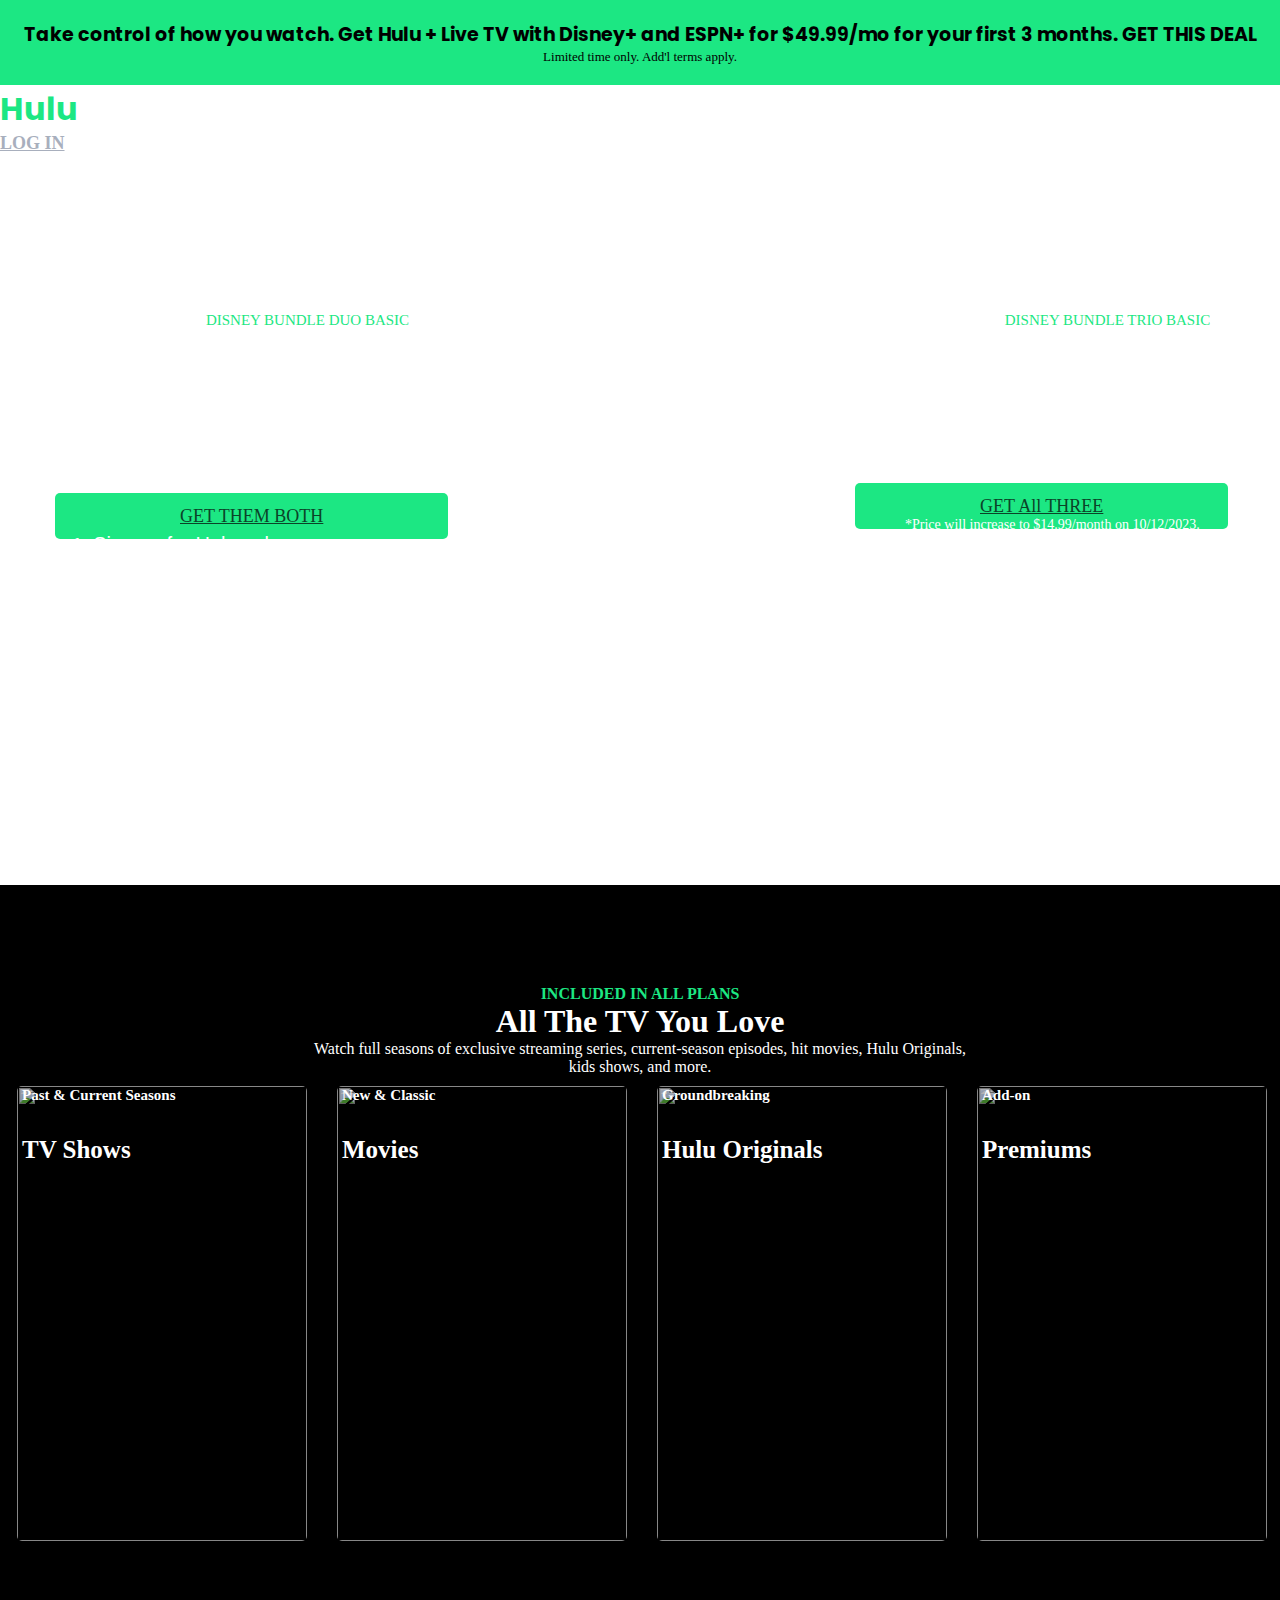
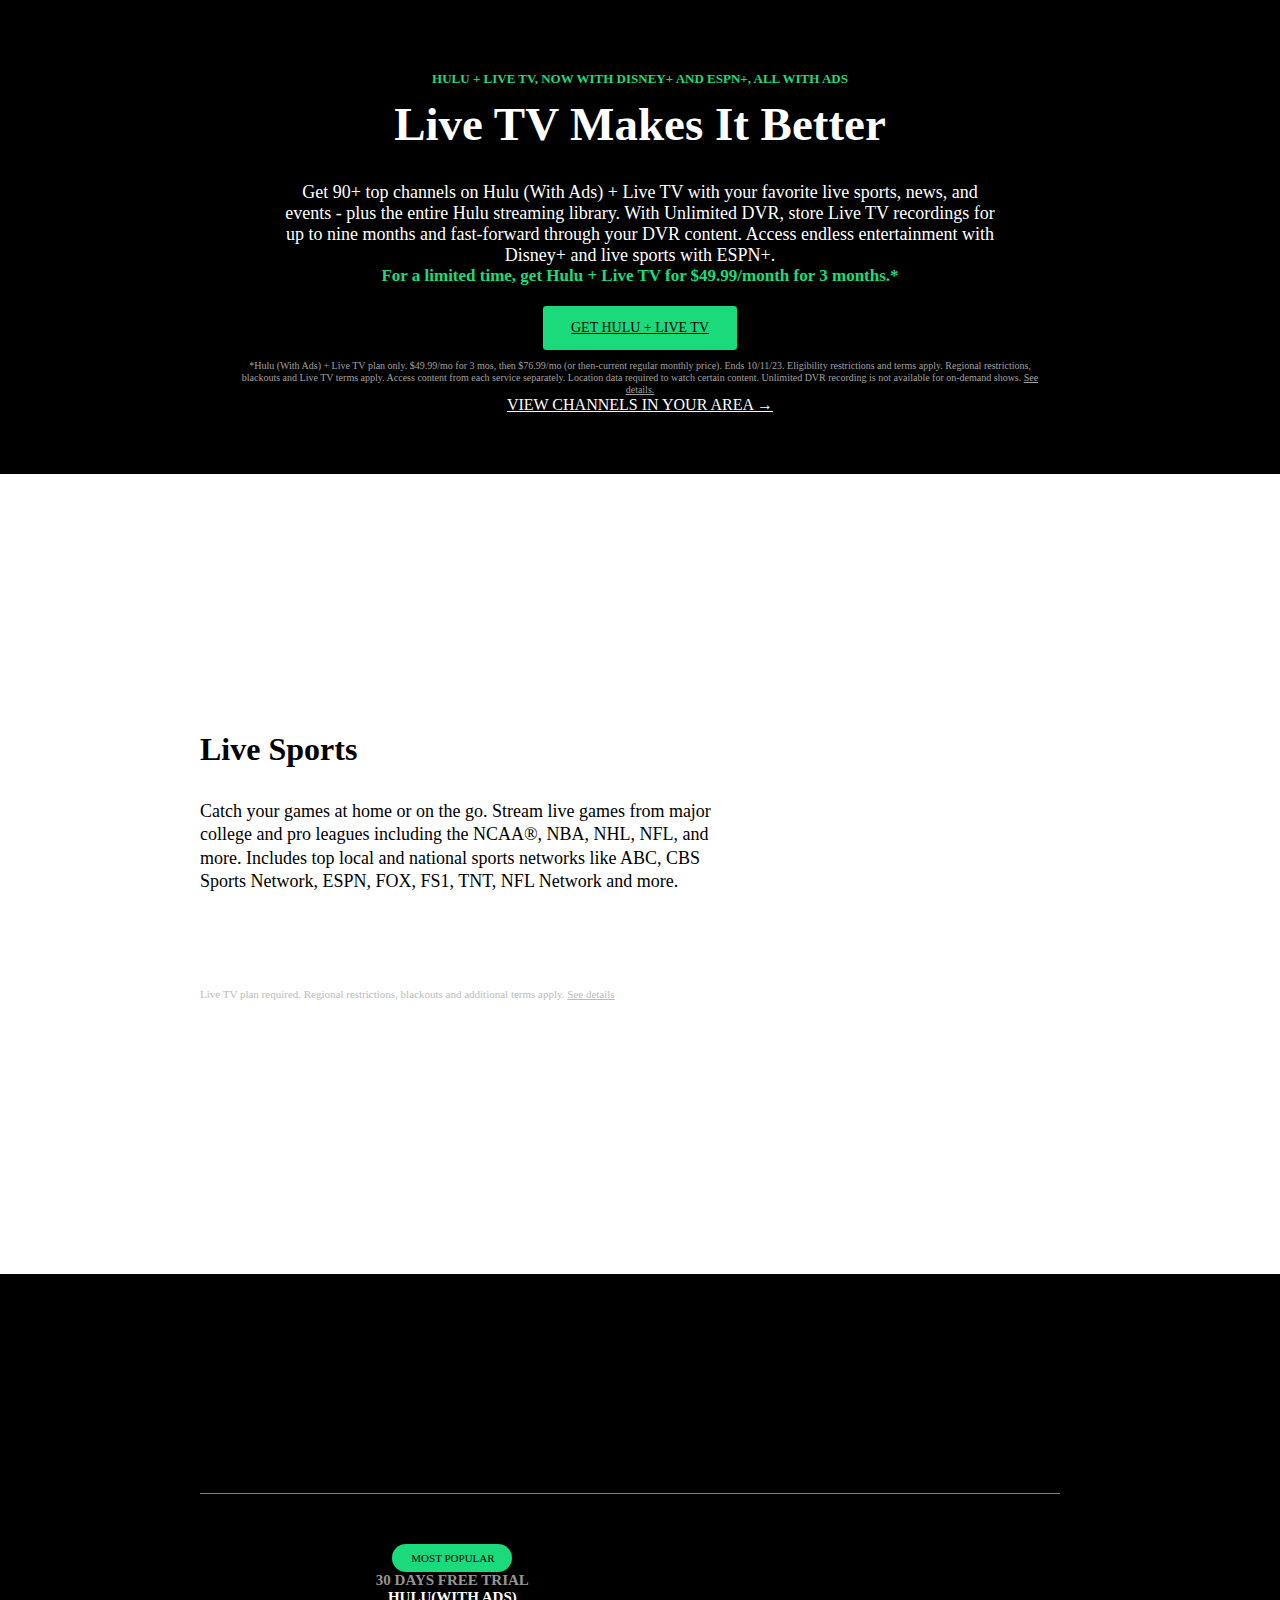
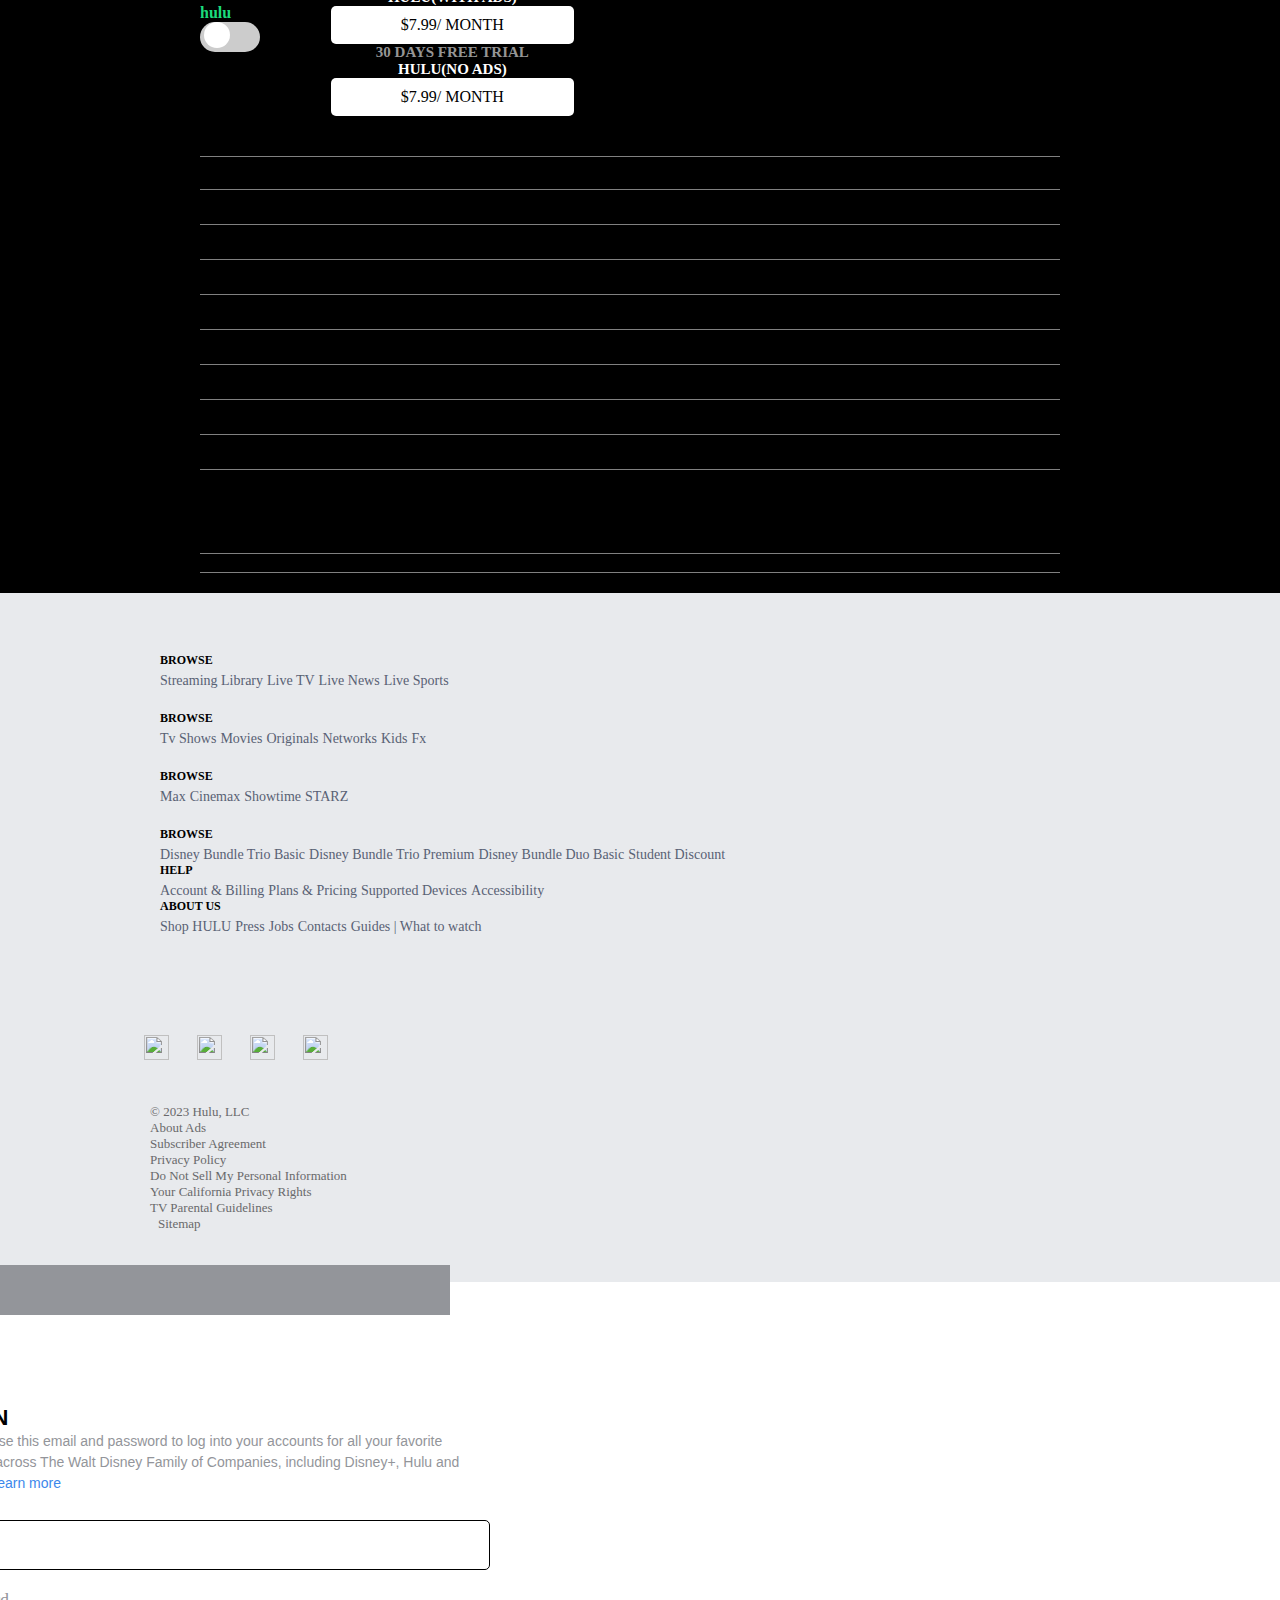
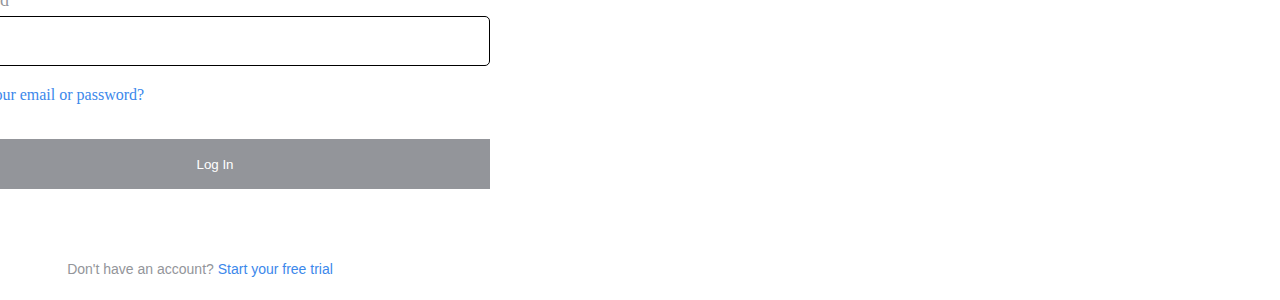
==== commit b7df55a6: "Improvement" ====
--- a/index.html
+++ b/index.html
@@ -19,7 +19,7 @@
 
   <div class="main1">
     <div class="d-flex justify-content-between align-items-center pt-4 button">
-      <p class="ms-5">HONOURABLE</p>
+      <p class="ms-5">Hulu</p>
     <a class="  text-decoration-none mb-3"   data-bs-toggle="modal" data-bs-target="#staticBackdrop" href="#">LOG IN</a>
     </div>
 
--- a/style.css
+++ b/style.css
@@ -24,25 +24,17 @@
 }
 
 
-/* 
+
 .main1 {
-  background-image: url(Images/Awosika-Ayomide.jpg);
+  background-image: url(Images/hulu_background.jpg);
   height: 800px;
   background-size: auto 100%;
   
   background-position: right;
 
-} */
-
-.main1 {
-  background-image: url(Images/Awosika-Ayomide.jpg);
-  height: 800px;
-  /* background-size: auto 100%; */
-  /* background-size: 127% 100%; */
-  background-position: right;
-  background-size: cover;
-
-}
+}
+
+
 
 /* .main1 div{
  
